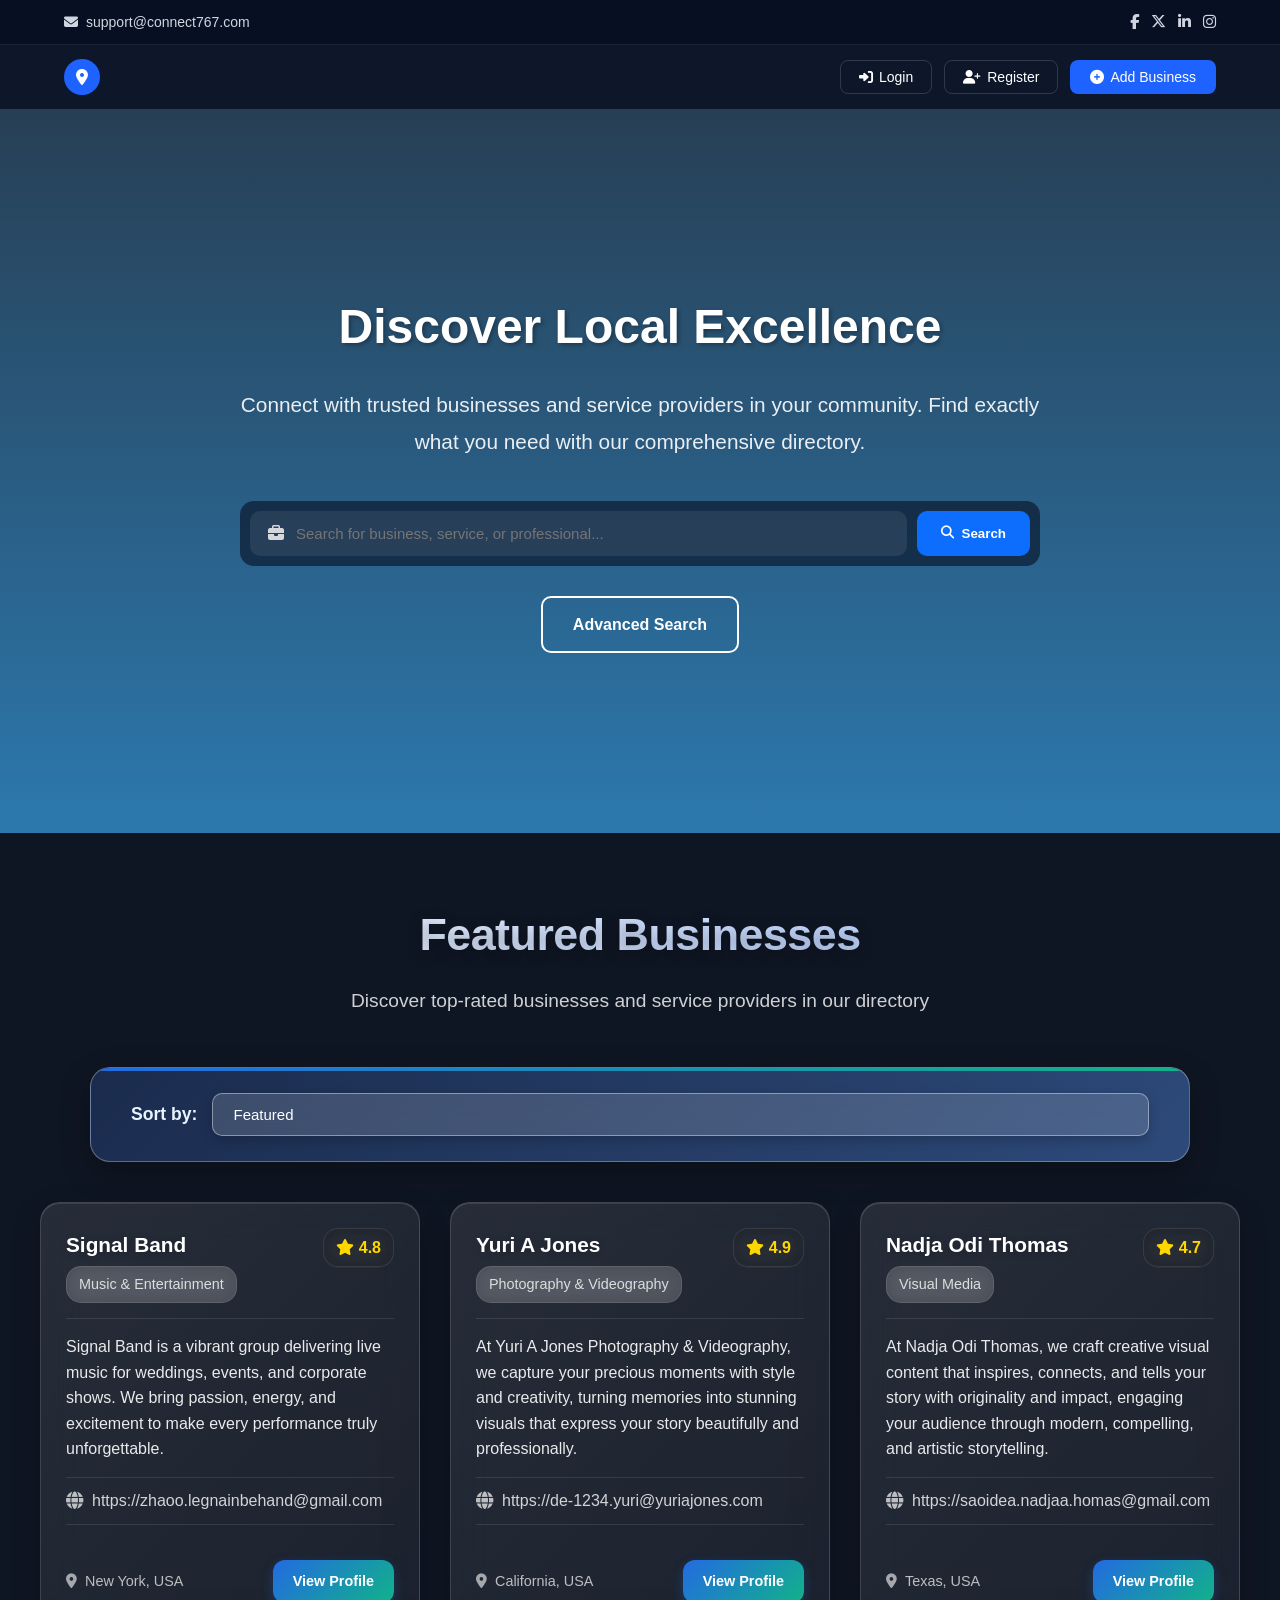
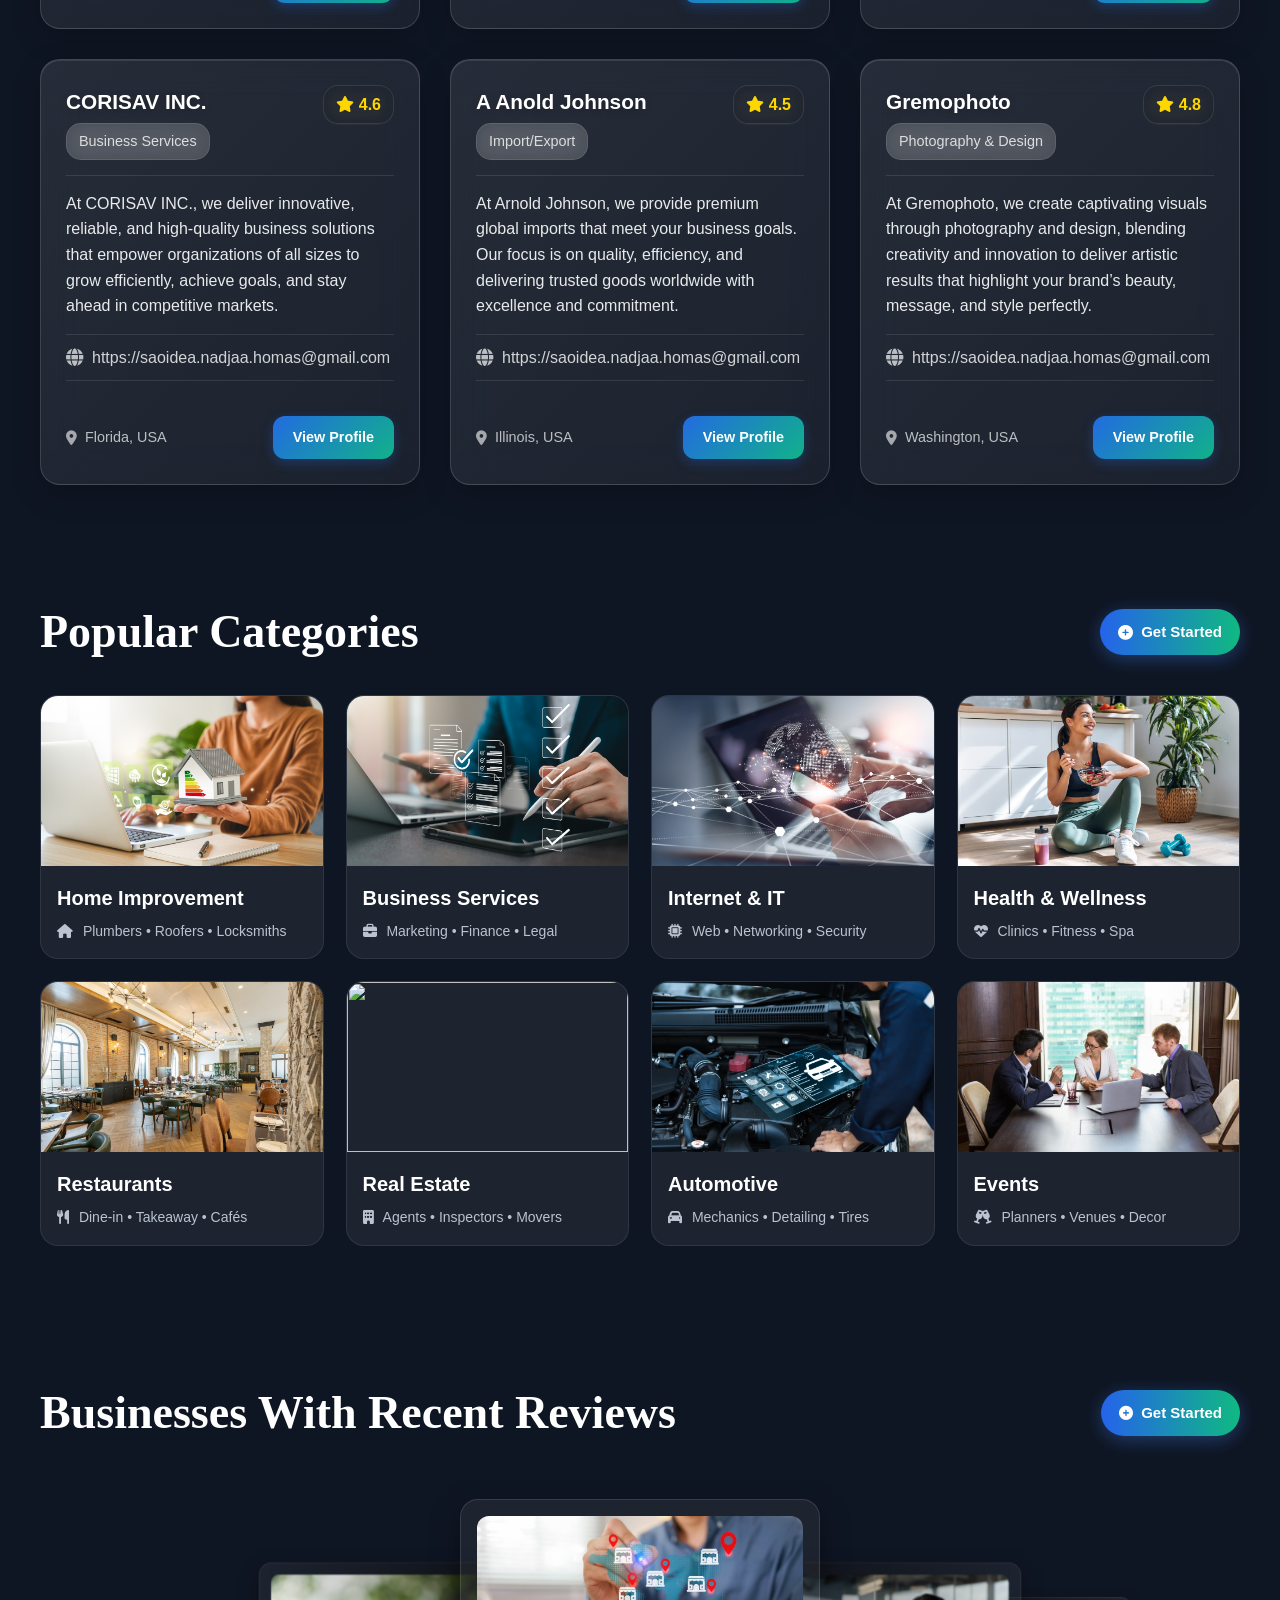
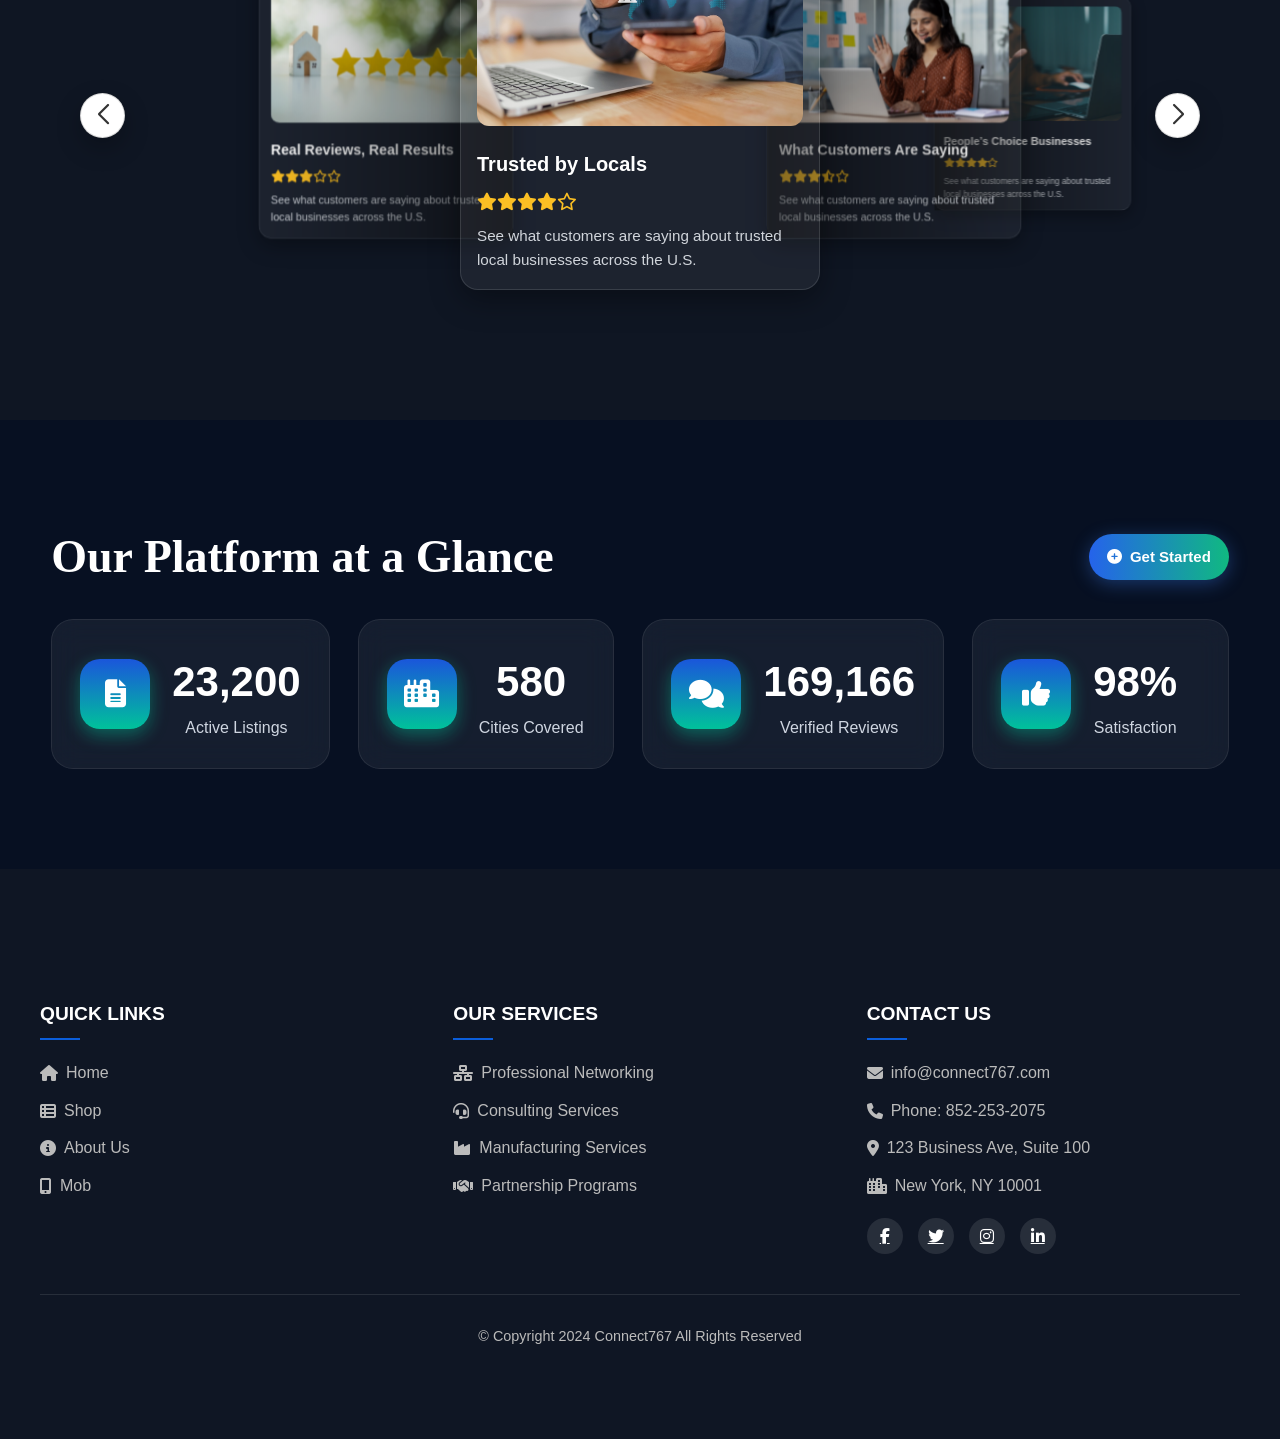
==== directory.html @ 03d5c567 "complete" ====
<!DOCTYPE html>
<html lang="en">

<head>
    <meta charset="UTF-8">
    <meta name="viewport" content="width=device-width, initial-scale=1.0">
    <link rel="stylesheet" href="style2.css">
    <link rel="stylesheet" type="text/css" href="style1.css">
     <link rel="stylesheet" type="text/css" href="style.css">
    <title>Connect Directory</title>

    <link rel="stylesheet" href="https://cdnjs.cloudflare.com/ajax/libs/font-awesome/6.4.0/css/all.min.css">
     <link rel="stylesheet" href="https://cdnjs.cloudflare.com/ajax/libs/font-awesome/6.5.0/css/all.min.css">
  <link rel="stylesheet" href="https://cdn.jsdelivr.net/npm/swiper@11/swiper-bundle.min.css" />

</head>

<body>
    <!-- Header Section -->
    <!-- Header -->
    <!-- TOPBAR -->
    <div style="
    background:#071022;
    padding:10px 0;
    font-size:14px;
    color:#cfd6e1;
">
        <div style="
        width:90%;
        margin:auto;
        display:flex;
        justify-content:space-between;
        align-items:center;
    ">
            <div style="display:flex;align-items:center;gap:8px;color:#cfd6e1;">
                <i class="fa-solid fa-envelope"></i>
                <a href="#" style="color:#cfd6e1;text-decoration:none;">support@connect767.com</a>
            </div>

            <div style="display:flex;gap:12px;">
                <a href="#" style="color:#cfd6e1;font-size:15px;"><i class="fa-brands fa-facebook-f"></i></a>
                <a href="#" style="color:#cfd6e1;font-size:15px;"><i class="fa-brands fa-x-twitter"></i></a>
                <a href="#" style="color:#cfd6e1;font-size:15px;"><i class="fa-brands fa-linkedin-in"></i></a>
                <a href="#" style="color:#cfd6e1;font-size:15px;"><i class="fa-brands fa-instagram"></i></a>
            </div>
        </div>
    </div>

    <!-- NAVBAR -->
    <div style="background:#0d1729;border-top:1px solid rgba(255,255,255,0.05);padding:14px 0;">
        <div style="
        width:90%;
        margin:auto;
        display:flex;
        justify-content:space-between;
        align-items:center;
    ">
            <!-- Logo -->
            <a href="#" style="
            display:flex;
            align-items:center;
            gap:10px;
            color:white;
            font-size:22px;
            font-weight:600;
            text-decoration:none;
        ">
                <span style="
                background:#1e63ff;
                padding:10px 12px;
                border-radius:50%;
                display:flex;
                align-items:center;
                justify-content:center;
                color:white;
                font-size:16px;
            ">
                    <i class="fa-solid fa-location-dot"></i>
                </span>

            </a>

            <!-- Buttons -->
            <div style="display:flex;align-items:center;gap:12px;">
                <button style="
                background:transparent;
                border:1px solid rgba(255,255,255,0.15);
                color:white;
                padding:8px 18px;
                border-radius:8px;
                cursor:pointer;
                font-size:14px;
                display:flex;
                align-items:center;
                gap:6px;
            ">
                    <i class="fa-solid fa-right-to-bracket"></i> Login
                </button>

                <button style="
                background:transparent;
                border:1px solid rgba(255,255,255,0.15);
                color:white;
                padding:8px 18px;
                border-radius:8px;
                cursor:pointer;
                font-size:14px;
                display:flex;
                align-items:center;
                gap:6px;
            ">
                    <i class="fa-solid fa-user-plus"></i> Register
                </button>

                <button style="
                background:#1e63ff;
                border:none;
                color:white;
                padding:9px 20px;
                border-radius:8px;
                cursor:pointer;
                font-size:14px;
                display:flex;
                align-items:center;
                gap:6px;
                font-weight:500;
            ">
                    <i class="fa-solid fa-circle-plus"></i> Add Business
                </button>
            </div>
        </div>
    </div>





  <!-- Hero Section -->
<section class="hero">
    <div class="container">
        <div class="hero-content">

            <h1>Discover Local Excellence</h1>
            <p>Connect with trusted businesses and service providers in your community. 
               Find exactly what you need with our comprehensive directory.</p>

            <!-- 🔍 SEARCH BAR -->
            <form class="search-bar" onsubmit="event.preventDefault();">
                <div class="search-field">
                    <i class="fa-solid fa-briefcase"></i>
                    <input type="text" placeholder="Search for business, service, or professional..." />
                </div>
                <button class="search-button" type="submit">
                    <i class="fa-solid fa-magnifying-glass"></i> Search
                </button>
            </form>

            <!-- Buttons Below Search -->
            <div class="hero-btns">
                <a href="#filters" class="btn btn-secondary" id="advancedSearchBtn">
                    Advanced Search
                </a>
            </div>

        </div>
    </div>
</section>



    <!-- Search Filters -->
    <section class="filters-section" id="filters">
        <div class="container">
            <div class="section-header">
                <h2>Find Exactly What You Need</h2>
                <p>Use our advanced filters to narrow down your search and find the perfect business</p>
            </div>
            <div class="filters">
                <div class="filter-row">
                    <div class="filter-group">
                        <label for="rating">Rating</label>
                        <select id="rating">
                            <option value="">Any Rating</option>
                            <option value="5">5 Stars</option>
                            <option value="4">4+ Stars</option>
                            <option value="3">3+ Stars</option>
                        </select>
                    </div>
                    <div class="filter-group">
                        <label for="category">Search by Category</label>
                        <select id="category">
                            <option value="">All Categories</option>
                            <option value="music">Music</option>
                            <option value="photography">Photography</option>
                            <option value="import">Import/Export</option>
                            <option value="food">Food & Beverages</option>
                        </select>
                    </div>
                    <div class="filter-group">
                        <label for="country">Select Country</label>
                        <select id="country">
                            <option value="">All Countries</option>
                            <option value="usa">United States</option>
                            <option value="uk">United Kingdom</option>
                            <option value="canada">Canada</option>

                            <option value="Afghanistan">Afghanistan</option>
                            <option value="Albania">Albania</option>
                            <option value="Algeria">Algeria</option>
                            <option value="American Samoa">American Samoa</option>
                            <option value="Andorra">Andorra</option>
                            <option value="Angola">Angola</option>
                            <option value="Antarctica">Antarctica</option>
                            <option value="AntiguaAndBarbuda">Antigua And Barbuda</option>
                            <option value="Argentina">Argentina</option>
                            <option value="Armenia">Armenia</option>
                            <option value="Anguilla">Anguilla</option>
                            <option value="Aruba">Aruba</option>
                            <option value="Australia">Australia</option>
                            <option value="Austria">Austria</option>
                            <option value="Azerbaijan">Azerbaijan</option>
                            <option value="Bahamas">Bahamas</option>
                            <option value="Bahrain">Bahrain</option>
                            <option value="Bangladesh">Bangladesh</option>
                            <option value="Barbados">Barbados</option>
                            <option value="Belarus">Belarus</option>
                            <option value="Belgium">Belgium</option>
                            <option value="Belize">Belize</option>
                            <option value="Benin">Benin</option>
                            <option value="Bermuda">Bermuda</option>
                            <option value="Bhutan">Bhutan</option>
                            <option value="Bolivia">Bolivia</option>
                            <option value="BosniaAndHerzegovina">Bosnia And Herzegovina</option>
                            <option value="Botswana">Botswana</option>
                            <option value="BouvetIsland">Bouvet Island</option>
                            <option value="Brazil">Brazil</option>
                            <option value="Brunei">Brunei</option>
                            <option value="Bulgaria">Bulgaria</option>
                            <option value="BurkinaFaso">Burkina Faso</option>
                            <option value="Burundi">Burundi</option>
                            <option value="Cambodia">Cambodia</option>
                            <option value="Cameroon">Cameroon</option>
                            <option value="Canada">Canada</option>
                            <option value="CapeVerde">Cape Verde</option>
                            <option value="CaymanIslands">Cayman Islands</option>
                            <option value="CentralAfricanRepublic">Central African Republic</option>
                            <option value="Chad">Chad</option>
                            <option value="Chile">Chile</option>
                            <option value="China">China</option>
                            <option value="ChristmasIsland">Christmas Island</option>
                            <option value="cocoskeelingislands">Cocos (Keeling) Islands</option>
                            <option value="Colombia">Colombia</option>
                            <option value="Comoros">Comoros</option>
                            <option value="Congo">Congo</option>
                            <option value="CookIslands">Cook Islands</option>
                            <option value="CostaRica">Costa Rica</option>
                            <option value="CoteDIvoire">C么te D'Ivoire</option>
                            <option value="Croatia">Croatia</option>
                            <option value="Cuba">Cuba</option>
                            <option value="Cyprus">Cyprus</option>
                            <option value="CzechRepublic">Czech Republic</option>
                            <option value="Denmark">Denmark</option>
                            <option value="Djibouti">Djibouti</option>
                            <option value="Dominica">Dominica</option>
                            <option value="DominicanRepublic">Dominican Republic</option>
                            <option value="Ecuador">Ecuador</option>
                            <option value="Egypt">Egypt</option>
                            <option value="ElSalvador">El Salvador</option>
                            <option value="EquatorialGuinea">Equatorial Guinea</option>
                            <option value="Eritrea">Eritrea</option>
                            <option value="Estonia">Estonia</option>
                            <option value="Ethiopia">Ethiopia</option>
                            <option value="FalklandIslands">Falkland Islands</option>
                            <option value="FaroeIslands">Faroe Islands</option>
                            <option value="Fiji">Fiji</option>
                            <option value="Finland">Finland</option>
                            <option value="France">France</option>
                            <option value="Gabon">Gabon</option>
                            <option value="Gambia">Gambia</option>
                            <option value="Georgia">Georgia</option>
                            <option value="Germany">Germany</option>
                            <option value="Ghana">Ghana</option>
                            <option value="Gibraltar">Gibraltar</option>
                            <option value="Greece">Greece</option>
                            <option value="Greenland">Greenland</option>
                            <option value="Grenada">Grenada</option>
                            <option value="Guadeloupe">Guadeloupe</option>
                            <option value="Guam">Guam</option>
                            <option value="Guatemala">Guatemala</option>
                            <option value="Guinea">Guinea</option>
                            <option value="GuineaBissau">Guinea-Bissau</option>
                            <option value="Guyana">Guyana</option>
                            <option value="Haiti">Haiti</option>
                            <option value="Honduras">Honduras</option>
                            <option value="HongKong">Hong Kong</option>
                            <option value="Hungary">Hungary</option>
                            <option value="Iceland">Iceland</option>
                            <option value="India">India</option>
                            <option value="Indonesia">Indonesia</option>
                            <option value="IranIslamicRepublicOf">Iran, Islamic Republic Of</option>
                            <option value="Iraq">Iraq</option>
                            <option value="Ireland">Ireland</option>
                            <option value="Israel">Israel</option>
                            <option value="Italy">Italy</option>
                            <option value="Jamaica">Jamaica</option>
                            <option value="Japan">Japan</option>
                            <option value="Jordan">Jordan</option>
                            <option value="Kazakhstan">Kazakhstan</option>
                            <option value="Kenya">Kenya</option>
                            <option value="Kiribati">Kiribati</option>
                            <option value="SouthKorea">South Korea</option>
                            <option value="NorthKorea">North Korea</option>
                            <option value="Kuwait">Kuwait</option>
                            <option value="Kyrgyzstan">Kyrgyzstan</option>
                            <option value="Latvia">Latvia</option>
                            <option value="Lebanon">Lebanon</option>
                            <option value="Lesotho">Lesotho</option>
                            <option value="Liberia">Liberia</option>
                            <option value="LibyaStateOf">Libya, State Of</option>
                            <option value="Liechtenstein">Liechtenstein</option>
                            <option value="Lithuania">Lithuania</option>
                            <option value="Luxembourg">Luxembourg</option>
                            <option value="Macao">Macao</option>
                            <option value="Macedonia">Macedonia</option>
                            <option value="Madagascar">Madagascar</option>
                            <option value="Malawi">Malawi</option>
                            <option value="Malaysia">Malaysia</option>
                            <option value="Maldives">Maldives</option>
                            <option value="Mali">Mali</option>
                            <option value="Malta">Malta</option>
                            <option value="MarshallIslands">Marshall Islands</option>
                            <option value="Martinique">Martinique</option>
                            <option value="Mauritania">Mauritania</option>
                            <option value="Mauritius">Mauritius</option>
                            <option value="Mayotte">Mayotte</option>
                            <option value="Mexico">Mexico</option>
                            <option value="Monaco">Monaco</option>
                            <option value="Mongolia">Mongolia</option>
                            <option value="Montenegro">Montenegro</option>
                            <option value="Montserrat">Montserrat</option>
                            <option value="Morocco">Morocco</option>
                            <option value="Mozambique">Mozambique</option>
                            <option value="Myanmar">Myanmar</option>
                            <option value="Namibia">Namibia</option>
                            <option value="Nauru">Nauru</option>
                            <option value="Nepal">Nepal</option>
                            <option value="Netherlands">Netherlands</option>
                            <option value="NetherlandsAntilles">Netherlands Antilles</option>
                            <option value="NewCaledonia">New Caledonia</option>
                            <option value="NewZealand">New Zealand</option>
                            <option value="Nicaragua">Nicaragua</option>
                            <option value="Niger">Niger</option>
                            <option value="Nigeria">Nigeria</option>
                            <option value="Niue">Niue</option>
                            <option value="NorfolkIsland">Norfolk Island</option>
                            <option value="NorthernMarianaIslands">Northern Mariana Islands</option>
                            <option value="Norway">Norway</option>
                            <option value="Oman">Oman</option>
                            <option value="Pakistan">Pakistan</option>
                            <option value="Palau">Palau</option>
                            <option value="Palestine">Palestine, State Of</option>
                            <option value="Panama">Panama</option>
                            <option value="PapuaNewGuinea">Papua New Guinea</option>
                            <option value="Paraguay">Paraguay</option>
                            <option value="Peru">Peru</option>
                            <option value="Philippines">Philippines</option>
                            <option value="Pitcairn">Pitcairn</option>
                            <option value="Poland">Poland</option>
                            <option value="Portugal">Portugal</option>
                            <option value="PuertoRico">Puerto Rico</option>
                            <option value="Qatar">Qatar</option>
                            <option value="Reunion">Reunion</option>
                            <option value="Romania">Romania</option>
                            <option value="Russia">Russia</option>
                            <option value="Rwanda">Rwanda</option>
                            <option value="SaintKittsandNevis">Saint Kitts And Nevis</option>
                            <option value="SaintLucia">Saint Lucia</option>
                            <option value="SaintVincentandtheGrenadines">Saint Vincent And The Grenadines</option>
                            <option value="Samoa">Samoa</option>
                            <option value="SanMarino">San Marino</option>
                            <option value="SaoTomeandPrincipe">Sao Tome And Principe</option>
                            <option value="SaudiArabia">Saudi Arabia</option>
                            <option value="Senegal">Senegal</option>
                            <option value="Serbia">Serbia</option>
                            <option value="Seychelles">Seychelles</option>
                            <option value="SierraLeone">Sierra Leone</option>
                            <option value="Singapore">Singapore</option>
                            <option value="Slovakia">Slovakia</option>
                            <option value="Slovenia">Slovenia</option>
                            <option value="SolomonIslands">Solomon Islands</option>
                            <option value="Somalia">Somalia</option>
                            <option value="SouthAfrica">South Africa</option>
                            <option value="SouthSudan">South Sudan</option>
                            <option value="Spain">Spain</option>
                            <option value="SriLanka">Sri Lanka</option>
                            <option value="Sudan">Sudan</option>
                            <option value="SintMaarten">Sint Maarten</option>
                            <option value="Suriname">Suriname</option>
                            <option value="Swaziland">Swaziland</option>
                            <option value="Sweden">Sweden</option>
                            <option value="Switzerland">Switzerland</option>
                            <option value="Syria">Syrian Arab Republic</option>
                            <option value="Tajikistan">Tajikistan</option>
                            <option value="Tanzania">Tanzania</option>
                            <option value="Thailand">Thailand</option>
                            <option value="TimorLeste">Timor-Leste</option>
                            <option value="Togo">Togo</option>
                            <option value="Tokelau">Tokelau</option>
                            <option value="Tonga">Tonga</option>
                            <option value="TrinidadandTobago">Trinidad And Tobago</option>
                            <option value="Tunisia">Tunisia</option>
                            <option value="Turkey">Turkey</option>
                            <option value="Turkmenistan">Turkmenistan</option>
                            <option value="TurksAndCaicosIslands">Turks And Caicos Islands</option>
                            <option value="Tuvalu">Tuvalu</option>
                            <option value="Uganda">Uganda</option>
                            <option value="Ukraine">Ukraine</option>
                            <option value="UnitedArabEmirates">United Arab Emirates</option>
                            <option value="UnitedKingdom">United Kingdom</option>
                            <option value="UnitedStates">United States</option>
                            <option value="Uruguay">Uruguay</option>
                            <option value="Uzbekistan">Uzbekistan</option>
                            <option value="Vanuatu">Vanuatu</option>
                            <option value="VaticanCity">Vatican City</option>
                            <option value="Venezuela">Venezuela</option>
                            <option value="Vietnam">Vietnam</option>
                            <option value="WallisAndFutunaIslands">Wallis And Futuna Islands</option>
                            <option value="WesternSahara">Western Sahara</option>
                            <option value="Yemen">Yemen</option>
                            <option value="Zambia">Zambia</option>
                            <option value="Zimbabwe">Zimbabwe</option>

                        </select>
                    </div>
                </div>
                <div class="filter-row">
                    <div class="filter-group">
                        <label for="state">Select State</label>
                        <select id="state">
                            <option value="">All States</option>
                            <!-- States will be dynamically populated based on country selection -->
                        </select>
                    </div>
                    <div class="filter-group">
                        <label for="industry">Select your industry</label>
                        <select id="industry">
                            <option value="">All Industries</option>
                            <option value="creative">Creative Arts</option>
                            <option value="tech">Technology</option>
                            <option value="food">Food Services</option>
                        </select>
                    </div>
                    <div class="filter-group">
                        <label for="experience">Select Experience</label>
                        <select id="experience">
                            <option value="">Any Experience</option>
                            <option value="beginner">Beginner</option>
                            <option value="intermediate">Intermediate</option>
                            <option value="expert">Expert</option>
                        </select>
                    </div>
                </div>
                <div class="search-actions">
                    <button class="search-btn"><i class="fas fa-search"></i> Search Businesses</button>
                    <button class="reset-btn">Reset Filters</button>
                </div>
            </div>
        </div>
    </section>

    <!-- Directory Listings -->
    <!-- Directory Listings with Glass Effect -->
    <!-- Directory Listings with Glass Effect -->
    <section class="directory-section">
        <div class="section-header">
            <h2>Featured Businesses</h2>
            <p>Discover top-rated businesses and service providers in our directory</p>
        </div>

        <div class="listing-options">
            <div class="sort-options">

                <label for="sort">Sort by: </label>
                <select id="sort" class="form-control">
                    <option value="featured">Featured</option>
                    <option value="rating">Highest Rated</option>
                    <option value="name">Name (A-Z)</option>
                    <option value="newest">Newest First</option>
                </select>
            </div>


        </div>
        </div>

        <div class="business-list grid-view">
            <!-- Business Card 1 -->
            <div class="business-card">
                <div class="business-header">
                    <div class="business-info">
                        <h3 class="business-name">Signal Band</h3>
                        <span class="business-category">Music & Entertainment</span>
                    </div>
                    <div class="business-rating">
                        <i class="fas fa-star"></i>
                        <span>4.8</span>
                    </div>
                </div>
                <div class="business-body">
                    <p class="business-description">Signal Band is a vibrant group delivering live music for weddings,
                        events, and corporate shows. We bring passion, energy, and excitement to make every performance
                        truly unforgettable.</p>
                    <div class="business-contact">
                        <i class="fas fa-globe"></i>
                        <span>https://zhaoo.legnainbehand@gmail.com</span>
                    </div>
                </div>
                <div class="business-footer">
                    <div class="business-location">
                        <i class="fas fa-map-marker-alt"></i> New York, USA
                    </div>
                    <a href="#" class="view-profile">View Profile</a>
                </div>
            </div>

            <!-- Business Card 2 -->
            <div class="business-card">
                <div class="business-header">
                    <div class="business-info">
                        <h3 class="business-name">Yuri A Jones</h3>
                        <span class="business-category">Photography & Videography</span>
                    </div>
                    <div class="business-rating">
                        <i class="fas fa-star"></i>
                        <span>4.9</span>
                    </div>
                </div>
                <div class="business-body">
                    <p class="business-description">At Yuri A Jones Photography & Videography, we capture your precious
                        moments with style and creativity, turning memories into stunning visuals that express your
                        story beautifully and professionally.</p>
                    <div class="business-contact">
                        <i class="fas fa-globe"></i>
                        <span>https://de-1234.yuri@yuriajones.com</span>
                    </div>
                </div>
                <div class="business-footer">
                    <div class="business-location">
                        <i class="fas fa-map-marker-alt"></i> California, USA
                    </div>
                    <a href="#" class="view-profile">View Profile</a>
                </div>
            </div>

            <!-- Business Card 3 -->
            <div class="business-card">
                <div class="business-header">
                    <div class="business-info">
                        <h3 class="business-name">Nadja Odi Thomas</h3>
                        <span class="business-category">Visual Media</span>
                    </div>
                    <div class="business-rating">
                        <i class="fas fa-star"></i>
                        <span>4.7</span>
                    </div>
                </div>
                <div class="business-body">
                    <p class="business-description">At Nadja Odi Thomas, we craft creative visual content that inspires,
                        connects, and tells your story with originality and impact, engaging your audience through
                        modern, compelling, and artistic storytelling.</p>
                    <div class="business-contact">
                        <i class="fas fa-globe"></i>
                        <span>https://saoidea.nadjaa.homas@gmail.com</span>
                    </div>
                </div>
                <div class="business-footer">
                    <div class="business-location">
                        <i class="fas fa-map-marker-alt"></i> Texas, USA
                    </div>
                    <a href="#" class="view-profile">View Profile</a>
                </div>
            </div>

            <!-- Business Card 4 -->
            <div class="business-card">
                <div class="business-header">
                    <div class="business-info">
                        <h3 class="business-name">CORISAV INC.</h3>
                        <span class="business-category">Business Services</span>
                    </div>
                    <div class="business-rating">
                        <i class="fas fa-star"></i>
                        <span>4.6</span>
                    </div>
                </div>
                <div class="business-body">
                    <p class="business-description">At CORISAV INC., we deliver innovative, reliable, and high-quality
                        business solutions that empower organizations of all sizes to grow efficiently, achieve goals,
                        and stay ahead in competitive markets.</p>
                    <div class="business-contact">
                        <i class="fas fa-globe"></i>
                        <span>https://saoidea.nadjaa.homas@gmail.com</span>
                    </div>
                </div>
                <div class="business-footer">
                    <div class="business-location">
                        <i class="fas fa-map-marker-alt"></i> Florida, USA
                    </div>
                    <a href="#" class="view-profile">View Profile</a>
                </div>
            </div>

            <!-- Business Card 5 -->
            <div class="business-card">
                <div class="business-header">
                    <div class="business-info">
                        <h3 class="business-name">A Anold Johnson</h3>
                        <span class="business-category">Import/Export</span>
                    </div>
                    <div class="business-rating">
                        <i class="fas fa-star"></i>
                        <span>4.5</span>
                    </div>
                </div>
                <div class="business-body">
                    <p class="business-description">At Arnold Johnson, we provide premium global imports that meet your
                        business goals. Our focus is on quality, efficiency, and delivering trusted goods worldwide with
                        excellence and commitment.</p>
                    <div class="business-contact">
                        <i class="fas fa-globe"></i>
                        <span>https://saoidea.nadjaa.homas@gmail.com</span>
                    </div>
                </div>
                <div class="business-footer">
                    <div class="business-location">
                        <i class="fas fa-map-marker-alt"></i> Illinois, USA
                    </div>
                    <a href="#" class="view-profile">View Profile</a>
                </div>
            </div>

            <!-- Business Card 6 -->
            <div class="business-card">
                <div class="business-header">
                    <div class="business-info">
                        <h3 class="business-name">Gremophoto</h3>
                        <span class="business-category">Photography & Design</span>
                    </div>
                    <div class="business-rating">
                        <i class="fas fa-star"></i>
                        <span>4.8</span>
                    </div>
                </div>
                <div class="business-body">
                    <p class="business-description">At Gremophoto, we create captivating visuals through photography and
                        design, blending creativity and innovation to deliver artistic results that highlight your
                        brand’s beauty, message, and style perfectly.</p>
                    <div class="business-contact">
                        <i class="fas fa-globe"></i>
                        <span>https://saoidea.nadjaa.homas@gmail.com</span>
                    </div>
                </div>
                <div class="business-footer">
                    <div class="business-location">
                        <i class="fas fa-map-marker-alt"></i> Washington, USA
                    </div>
                    <a href="#" class="view-profile">View Profile</a>
                </div>
            </div>
        </div>
    </section>




<section class="popular-categories">
    <div class="pc-head">
        <h2>Popular Categories</h2>
        <a class="pc-btn" href="#"><i class="fa-solid fa-circle-plus"></i> Get Started</a>
    </div>

    <div class="pc-grid">

        <!-- Card 1 -->
        <a href="#" class="pc-card">
            <img src="assets/images/fc36927830.jpg" class="pc-img">
            <div class="pc-body">
                <h3>Home Improvement</h3>
                <p><i class="fa-solid fa-house"></i> Plumbers • Roofers • Locksmiths</p>
            </div>
        </a>

        <!-- Card 2 -->
        <a href="#" class="pc-card">
            <img src="assets/images/84d91536d3.jpg" class="pc-img">
            <div class="pc-body">
                <h3>Business Services</h3>
                <p><i class="fa-solid fa-briefcase"></i> Marketing • Finance • Legal</p>
            </div>
        </a>

        <!-- Card 3 -->
        <a href="#" class="pc-card">
            <img src="assets/images/cf2bdd6c1e.jpg" class="pc-img">
            <div class="pc-body">
                <h3>Internet & IT</h3>
                <p><i class="fa-solid fa-microchip"></i> Web • Networking • Security</p>
            </div>
        </a>

        <!-- Card 4 -->
        <a href="#" class="pc-card">
            <img src="assets/images/400d0723c3.jpg" class="pc-img">
            <div class="pc-body">
                <h3>Health & Wellness</h3>
                <p><i class="fa-solid fa-heart-pulse"></i> Clinics • Fitness • Spa</p>
            </div>
        </a>

        <!-- Card 5 -->
        <a href="#" class="pc-card">
            <img src="assets/images/5e8e2289f6.jpg" class="pc-img">
            <div class="pc-body">
                <h3>Restaurants</h3>
                <p><i class="fa-solid fa-utensils"></i> Dine-in • Takeaway • Cafés</p>
            </div>
        </a>

        <!-- Card 6 -->
        <a href="#" class="pc-card">
            <img src="https://images.unsplash.com/photo-1501183638710-841dd1904471?q=80&w=1600&auto=format&fit=crop" class="pc-img">
            <div class="pc-body">
                <h3>Real Estate</h3>
                <p><i class="fa-solid fa-building"></i> Agents • Inspectors • Movers</p>
            </div>
        </a>

        <!-- Card 7 -->
        <a href="#" class="pc-card">
            <img src="assets/images/23304d94bd.jpg" class="pc-img">
            <div class="pc-body">
                <h3>Automotive</h3>
                <p><i class="fa-solid fa-car"></i> Mechanics • Detailing • Tires</p>
            </div>
        </a>

        <!-- Card 8 -->
        <a href="#" class="pc-card">
            <img src="assets/images/0297c4727e.jpg" class="pc-img">
            <div class="pc-body">
                <h3>Events</h3>
                <p><i class="fa-solid fa-champagne-glasses"></i> Planners • Venues • Decor</p>
            </div>
        </a>

    </div>
</section>


 


 <!-- Reviews Carousel -->
  <section class="biz-section container">
    <div class="section-head">
      <h2>Businesses With Recent Reviews</h2>
      <a class="proc-cta" href="#"><i class="fa-solid fa-circle-plus"></i> Get Started</a>
    </div>
    <div class="swiper bizSwiper">
      <div class="swiper-wrapper">
        <div class="swiper-slide biz-card">
          <div class="biz-inner">
            <div class="biz-logo"><img src="assets/images/0f93cb26ed.jpg" alt="Capital Glass" /></div>
            <h3>Trusted by Locals</h3>
            <div class="stars"><i class="fa-solid fa-star"></i><i class="fa-solid fa-star"></i><i
                class="fa-solid fa-star"></i><i class="fa-solid fa-star"></i><i class="fa-regular fa-star"></i></div>
            <p class="meta">See what customers are saying about trusted local businesses across the U.S.</span></p>
          </div>
        </div>
        <div class="swiper-slide biz-card">
          <div class="biz-inner">
            <div class="biz-logo"><img src="assets/images/08b82a9dd6.jpg" alt="Ameridial Inc" /></div>
            <h3>What Customers Are Saying</h3>
            <div class="stars"><i class="fa-solid fa-star"></i><i class="fa-solid fa-star"></i><i
                class="fa-solid fa-star"></i><i class="fa-solid fa-star-half-stroke"></i><i
                class="fa-regular fa-star"></i></div>
            <p class="meta">See what customers are saying about trusted local businesses across the U.S.</p>
          </div>
        </div>
        <div class="swiper-slide biz-card">
          <div class="biz-inner">
            <div class="biz-logo"><img src="assets/images/081edbaaf3.jpg" alt="Roof Masters" /></div>
            <h3>People’s Choice Businesses</h3>
            <div class="stars"><i class="fa-solid fa-star"></i><i class="fa-solid fa-star"></i><i
                class="fa-solid fa-star"></i><i class="fa-solid fa-star"></i><i class="fa-regular fa-star"></i></div>
            <p class="meta">See what customers are saying about trusted local businesses across the U.S.</p>
          </div>
        </div>
        <div class="swiper-slide biz-card">
          <div class="biz-inner">
            <div class="biz-logo"><img src="assets/images/3dfdfeb7ec.jpg" alt="SWFL Carpenters" /></div>
            <h3>Real Reviews, Real Results</h3>
            <div class="stars"><i class="fa-solid fa-star"></i><i class="fa-solid fa-star"></i><i
                class="fa-solid fa-star"></i><i class="fa-regular fa-star"></i><i class="fa-regular fa-star"></i></div>
            <p class="meta">See what customers are saying about trusted local businesses across the U.S.</p>
          </div>
        </div>
      </div>
      <div class="swiper-button-prev"></div>
      <div class="swiper-button-next"></div>
    </div>
  </section>


<!-- ===================== CONNECT STATS SECTION (INLINE GRADIENTS) ===================== -->
<section id="cd-stats" style="padding:100px 0; background:#071022;">
    <div style="width:92%; margin:auto; text-align:center;">

       <div class="pc-head">
        <h2>Our Platform at a Glance</h2>
        <a class="pc-btn" href="#"><i class="fa-solid fa-circle-plus"></i> Get Started</a>
    </div>

        <div style="display:flex; gap:28px; justify-content:space-between;">

            <!-- CARD 1 -->
            <div style="
                flex:1;
                height:150px;
                background:rgba(255,255,255,0.06);
                border-radius:22px;
                border:1px solid rgba(255,255,255,0.08);
                padding:28px;
                display:flex;
                align-items:center;
                gap:22px;
                backdrop-filter:blur(14px);
            ">
                <div style="
                    width:70px; height:70px;
                    border-radius:20px;
                    display:flex; align-items:center; justify-content:center;
                    background:linear-gradient(180deg, #1A56DB 0%, #00C29A 100%);
                    box-shadow:0 6px 18px rgba(0,194,154,0.45);
                ">
                    <i class="fa-solid fa-file-lines" style="color:#fff; font-size:28px;"></i>
                </div>

                <div>
                    <h3 class="cd-count" data-target="48000" style="
                        font-size:42px; font-weight:800; color:white; margin:0;
                    ">0</h3>
                    <p style="font-size:16px; color:#cfd6e1;">Active Listings</p>
                </div>
            </div>

            <!-- CARD 2 -->
            <div style="
                flex:1;
                height:150px;
                background:rgba(255,255,255,0.06);
                border-radius:22px;
                border:1px solid rgba(255,255,255,0.08);
                padding:28px;
                display:flex;
                align-items:center;
                gap:22px;
                backdrop-filter:blur(14px);
            ">
                <div style="
                    width:70px; height:70px;
                    border-radius:20px;
                    display:flex; align-items:center; justify-content:center;
                    background:linear-gradient(180deg, #1A56DB 0%, #00C29A 100%);
                    box-shadow:0 6px 18px rgba(0,194,154,0.45);
                ">
                    <i class="fa-solid fa-city" style="color:#fff; font-size:28px;"></i>
                </div>

                <div>
                    <h3 class="cd-count" data-target="1200" style="
                        font-size:42px; font-weight:800; color:white; margin:0;
                    ">0</h3>
                    <p style="font-size:16px; color:#cfd6e1;">Cities Covered</p>
                </div>
            </div>

            <!-- CARD 3 -->
            <div style="
                flex:1;
                height:150px;
                background:rgba(255,255,255,0.06);
                border-radius:22px;
                border:1px solid rgba(255,255,255,0.08);
                padding:28px;
                display:flex;
                align-items:center;
                gap:22px;
                backdrop-filter:blur(14px);
            ">
                <div style="
                    width:70px; height:70px;
                    border-radius:20px;
                    display:flex; align-items:center; justify-content:center;
                    background:linear-gradient(180deg, #1A56DB 0%, #00C29A 100%);
                    box-shadow:0 6px 18px rgba(0,194,154,0.45);
                ">
                    <i class="fa-solid fa-comments" style="color:#fff; font-size:28px;"></i>
                </div>

                <div>
                    <h3 class="cd-count" data-target="350000" style="
                        font-size:42px; font-weight:800; color:white; margin:0;
                    ">0</h3>
                    <p style="font-size:16px; color:#cfd6e1;">Verified Reviews</p>
                </div>
            </div>

            <!-- CARD 4 -->
            <div style="
                flex:1;
                height:150px;
                background:rgba(255,255,255,0.06);
                border-radius:22px;
                border:1px solid rgba(255,255,255,0.08);
                padding:28px;
                display:flex;
                align-items:center;
                gap:22px;
                backdrop-filter:blur(14px);
            ">
                <div style="
                    width:70px; height:70px;
                    border-radius:20px;
                    display:flex; align-items:center; justify-content:center;
                    background:linear-gradient(180deg, #1A56DB 0%, #00C29A 100%);
                    box-shadow:0 6px 18px rgba(0,194,154,0.45);
                ">
                    <i class="fa-solid fa-thumbs-up" style="color:#fff; font-size:28px;"></i>
                </div>

                <div>
                    <h3 style="font-size:42px; font-weight:800; color:white; margin:0;">98%</h3>

                    <p style="font-size:16px; color:#cfd6e1;">Satisfaction</p>
                </div>
            </div>

        </div>

    </div>
</section>
<!-- ===================== END CONNECT STATS SECTION ===================== -->



<!-- ===================== COUNTER SCRIPT ===================== -->
<script>
document.addEventListener("DOMContentLoaded", () => {
    const counters = document.querySelectorAll(".cd-count");
    let done = false;

    function runCount() {
        counters.forEach(counter => {
            let target = +counter.getAttribute("data-target");
            let value = 0;
            let speed = target / 60;

            function update() {
                if (value < target) {
                    value += speed;
                    counter.innerText = Math.floor(value).toLocaleString();
                    requestAnimationFrame(update);
                } else {
                    counter.innerText = target.toLocaleString();
                }
            }
            update();
        });
    }

    window.addEventListener("scroll", () => {
        const section = document.getElementById("cd-stats");
        if (!done && section.getBoundingClientRect().top < window.innerHeight - 100) {
            runCount();
            done = true;
        }
    });
});
</script>





    <!-- Footer -->
    <footer>
        <div class="container">
            <div class="footer-content">
                <div class="footer-column">
                    <h4>QUICK LINKS</h4>
                    <ul>
                        <li><a href="#"><i class="fas fa-home"></i> Home</a></li>
                        <li><a href="#"><i class="fas fa-th-list"></i> Shop</a></li>
                        <li><a href="#"><i class="fas fa-info-circle"></i> About Us</a></li>
                        <li><a href="#"><i class="fas fa-mobile-alt"></i> Mob</a></li>
                    </ul>
                </div>
                <div class="footer-column">
                    <h4>OUR SERVICES</h4>
                    <ul>
                        <li><a href="#"><i class="fas fa-network-wired"></i> Professional Networking</a></li>
                        <li><a href="#"><i class="fas fa-headset"></i> Consulting Services</a></li>
                        <li><a href="#"><i class="fas fa-industry"></i> Manufacturing Services</a></li>
                        <li><a href="#"><i class="fas fa-handshake"></i> Partnership Programs</a></li>
                    </ul>
                </div>
                <div class="footer-column">
                    <h4>CONTACT US</h4>
                    <ul>
                        <li><a href="#"><i class="fas fa-envelope"></i> info@connect767.com</a></li>
                        <li><a href="#"><i class="fas fa-phone"></i> Phone: 852-253-2075</a></li>
                        <li><a href="#"><i class="fas fa-map-marker-alt"></i> 123 Business Ave, Suite 100</a></li>
                        <li><a href="#"><i class="fas fa-city"></i> New York, NY 10001</a></li>
                    </ul>
                    <div class="social-links">
                        <a href="#"><i class="fab fa-facebook-f"></i></a>
                        <a href="#"><i class="fab fa-twitter"></i></a>
                        <a href="#"><i class="fab fa-instagram"></i></a>
                        <a href="#"><i class="fab fa-linkedin-in"></i></a>
                    </div>
                </div>
            </div>
            <div class="footer-bottom">
                <p>&copy; Copyright 2024 Connect767 All Rights Reserved</p>
            </div>
        </div>
    </footer>


   
  <script src="https://cdn.jsdelivr.net/npm/swiper@11/swiper-bundle.min.js"></script>


  <script>
const swiper = new Swiper(".bizSwiper", {
    effect: "coverflow",
    grabCursor: true,
    centeredSlides: true,
    slidesPerView: "auto",
    loop: true,

    coverflowEffect: {
        rotate: 0,
        stretch: 0,
        depth: 200,
        modifier: 2.5,
        slideShadows: true,
    },

    autoplay: {
        delay: 2500,
        disableOnInteraction: false,
    },

    navigation: {
        nextEl: ".swiper-button-next",
        prevEl: ".swiper-button-prev",
    },
});
</script>


    <script>
        // Simple JavaScript for form interaction
        document.querySelector('.search-btn').addEventListener('click', function () {
            alert('Searching for businesses with your selected filters...');
        });

        document.querySelector('.reset-btn').addEventListener('click', function () {
            document.querySelectorAll('.filters select').forEach(select => {
                select.selectedIndex = 0;
            });
        });

        document.querySelector('.newsletter-form').addEventListener('submit', function (e) {
            e.preventDefault();
            const email = this.querySelector('input[type="email"]').value;
            alert(`Thank you for subscribing with: ${email}`);
            this.reset();
        });

        // View toggle functionality
        const viewButtons = document.querySelectorAll('.view-btn');
        viewButtons.forEach(button => {
            button.addEventListener('click', function () {
                viewButtons.forEach(btn => btn.classList.remove('active'));
                this.classList.add('active');

                if (this.querySelector('.fa-list')) {
                    document.querySelector('.business-list').style.gridTemplateColumns = '1fr';
                } else {
                    document.querySelector('.business-list').style.gridTemplateColumns = 'repeat(auto-fill, minmax(350px, 1fr))';
                }
            });
        });
    </script>
    <script>
        // Country to States mapping
        const countryStates = {
            'usa': [
                'Alabama', 'Alaska', 'Arizona', 'Arkansas', 'California',
                'Colorado', 'Connecticut', 'Delaware', 'Florida', 'Georgia',
                'Hawaii', 'Idaho', 'Illinois', 'Indiana', 'Iowa',
                'Kansas', 'Kentucky', 'Louisiana', 'Maine', 'Maryland',
                'Massachusetts', 'Michigan', 'Minnesota', 'Mississippi', 'Missouri',
                'Montana', 'Nebraska', 'Nevada', 'New Hampshire', 'New Jersey',
                'New Mexico', 'New York', 'North Carolina', 'North Dakota', 'Ohio',
                'Oklahoma', 'Oregon', 'Pennsylvania', 'Rhode Island', 'South Carolina',
                'South Dakota', 'Tennessee', 'Texas', 'Utah', 'Vermont',
                'Virginia', 'Washington', 'West Virginia', 'Wisconsin', 'Wyoming'
            ],
            'uk': [
                'England', 'Scotland', 'Wales', 'Northern Ireland'
            ],
            'canada': [
                'Alberta', 'British Columbia', 'Manitoba', 'New Brunswick',
                'Newfoundland and Labrador', 'Nova Scotia', 'Ontario',
                'Prince Edward Island', 'Quebec', 'Saskatchewan',
                'Northwest Territories', 'Nunavut', 'Yukon'
            ],
            'australia': [
                'New South Wales', 'Queensland', 'South Australia', 'Tasmania',
                'Victoria', 'Western Australia', 'Australian Capital Territory',
                'Northern Territory'
            ],
            'germany': [
                'Baden-Württemberg', 'Bavaria', 'Berlin', 'Brandenburg',
                'Bremen', 'Hamburg', 'Hesse', 'Lower Saxony',
                'Mecklenburg-Vorpommern', 'North Rhine-Westphalia', 'Rhineland-Palatinate',
                'Saarland', 'Saxony', 'Saxony-Anhalt', 'Schleswig-Holstein', 'Thuringia'
            ]
        };

        // Get DOM elements
        const countrySelect = document.getElementById('country');
        const stateSelect = document.getElementById('state');

        // Function to update states based on selected country
        function updateStates() {
            const selectedCountry = countrySelect.value;

            // Clear current states
            stateSelect.innerHTML = '<option value="">All States</option>';

            // If a country is selected and it exists in our mapping
            if (selectedCountry && countryStates[selectedCountry]) {
                // Add states for the selected country
                countryStates[selectedCountry].forEach(state => {
                    const option = document.createElement('option');
                    option.value = state.toLowerCase().replace(/\s+/g, '_');
                    option.textContent = state;
                    stateSelect.appendChild(option);
                });
            }

            // Enable/disable state select based on country selection
            stateSelect.disabled = !selectedCountry;
        }

        // Add event listener to country select
        countrySelect.addEventListener('change', updateStates);

        // Simple JavaScript for filter interaction
        document.querySelector('.search-btn').addEventListener('click', function () {
            const selectedCountry = document.getElementById('country').value;
            const selectedState = document.getElementById('state').value;
            const selectedCategory = document.getElementById('category').value;
            const selectedRating = document.getElementById('rating').value;

            let message = 'Searching for businesses with filters:\n';
            if (selectedCountry) message += `• Country: ${document.getElementById('country').options[document.getElementById('country').selectedIndex].text}\n`;
            if (selectedState) message += `• State: ${document.getElementById('state').options[document.getElementById('state').selectedIndex].text}\n`;
            if (selectedCategory) message += `• Category: ${document.getElementById('category').options[document.getElementById('category').selectedIndex].text}\n`;
            if (selectedRating) message += `• Rating: ${document.getElementById('rating').options[document.getElementById('rating').selectedIndex].text}\n`;

            alert(message || 'Searching for all businesses...');
        });

        document.querySelector('.reset-btn').addEventListener('click', function () {
            document.querySelectorAll('.filters select').forEach(select => {
                select.selectedIndex = 0;
            });
            // Reset states dropdown
            stateSelect.innerHTML = '<option value="">All States</option>';
            stateSelect.disabled = false;
            alert('Filters have been reset!');
        });

        // Initialize states on page load
        updateStates();
    </script>
    <script src="directory.js"></script>

<script>
document.addEventListener("DOMContentLoaded", function () {
    const btn = document.getElementById("advancedSearchBtn");
    const filters = document.querySelector(".filters-section");

    btn.addEventListener("click", function (e) {
        e.preventDefault();

        // Slide toggle
        filters.classList.toggle("active");

        // Scroll when opening
        if (filters.classList.contains("active")) {
            filters.scrollIntoView({ behavior: "smooth", block: "start" });
        }
    });
});
</script>



</body>

</html>
---- style2.css ----
.navbar {
    background: #0f172a;
    padding: 12px 0;
    border-bottom: 1px solid #334155;
    width: 100%;
}

.nav-container {
    max-width: 1200px;
    margin: 0 auto;
    display: flex;
    justify-content: space-between;
    align-items: center;
    padding: 0 20px;
}

/* Left Side - Support Email */
.nav-left .support-email {
    display: flex;
    align-items: center;
    gap: 10px;
    color: #cbd5e0;
    font-size: 14px;
    font-weight: 500;
}

.nav-left .support-email i {
    color: #ffffff;
    font-size: 16px;
}

.nav-left .support-email span {
    transition: color 0.3s;
}

.nav-left .support-email:hover span {
    color: #63b3ed;
}

/* Right Side - Social Icons */
.nav-right .nav-icons {
    display: flex;
    gap: 15px;
    align-items: center;
}

.nav-icon {
    display: flex;
    align-items: center;
    justify-content: center;
    width: 32px;
    height: 32px;
    border-radius: 30%;
    background: rgba(255, 255, 255, 0.1);
    color: #cbd5e0;
    text-decoration: none;
    transition: all 0.3s;
    border: 1px solid rgba(255, 255, 255, 0.2);
}

.nav-icon:hover {
    background: rgba(255, 255, 255, 0.2);
    transform: translateY(-2px);
    color: white;
}

/* Specific icon colors on hover */
/* .nav-icon:nth-child(1):hover {
    background: #1877f2;
    border-color: #1877f2;
}

.nav-icon:nth-child(2):hover {
    background: #1da1f2;
    border-color: #1da1f2;
}

.nav-icon:nth-child(3):hover {
    background: #0077b5;
    border-color: #0077b5;
} */

/* Responsive Design */
@media (max-width: 768px) {
    .nav-container {
        padding: 0 15px;
        flex-direction: column;
        gap: 10px;
    }
    
    .nav-left .support-email {
        font-size: 13px;
    }
    
    .nav-icons {
        gap: 12px;
    }
    
    .nav-icon {
        width: 30px;
        height: 30px;
    }
}

@media (max-width: 480px) {
    .navbar {
        padding: 10px 0;
    }
    
    .nav-left .support-email {
        font-size: 12px;
    }
    
    .nav-icons {
        gap: 10px;
    }
    
    .nav-icon {
        width: 28px;
        height: 28px;
    }
    
    .nav-icon i {
        font-size: 12px;
    }
}
---- style1.css ----
/* Reset and Base Styles */
  * {
            margin: 0;
            padding: 0;
            box-sizing: border-box;
            font-family: 'Segoe UI', Tahoma, Geneva, Verdana, sans-serif;
        }

        :root {
            --primary: white;
            --secondary: #0b5edb;
            --accent: #0b5edb;
            --light: #ecf0f1;
            --dark: white;
            --gray: #95a5a6;
        }

        body {
            background-color: #0f1623;
            color: white;
            line-height: 1.6;
        }

        .container {
            width: 100%;
            max-width: 1200px;
            margin: 0 auto;
            padding: 60px 0px;
        }

        /* Header Styles */
        header {
            background-color: white;
            box-shadow: 0 2px 10px rgba(0, 0, 0, 0.1);
            position: sticky;
            top: 0;
            z-index: 100;
        }

        .header-top {
            display: flex;
            justify-content: space-between;
            align-items: center;
            padding: 15px 0;
        }

        .logo {
            font-size: 24px;
            font-weight: 700;
            color: black;
        }

        .logo span {
            color: var(--secondary);
        }

        nav ul {
            display: flex;
            list-style: none;
        }

        nav ul li {
            margin-left: 25px;
        }

        nav ul li a {
            text-decoration: none;
            color: black;
            font-weight: 500;
            transition: color 0.3s;
        }

        nav ul li a:hover {
            color: var(--secondary);
        }

        /* Header Actions */
        .header-actions {
            display: flex;
            align-items: center;
            gap: 15px;
        }

        .auth-buttons {
            display: flex;
            gap: 10px;
        }

        .btn {
            padding: 10px 20px;
            border-radius: 6px;
            font-weight: 600;
            text-decoration: none;
            transition: all 0.3s ease;
            border: none;
            cursor: pointer;
            display: flex;
            align-items: center;
            gap: 8px;
            font-size: 14px;
        }

        .btn-login {
            background: transparent;
            color: white;
            border: 2px solid rgba(255, 255, 255, 0.3);
        }

        .btn-login:hover {
            background: rgba(255, 255, 255, 0.1);
            border-color: rgba(255, 255, 255, 0.5);
        }

        .btn-signup {
            background: var(--accent);
            color: white;
            border: 2px solid var#0f3669;
        }

        .btn-signup:hover {
            background: #0f3669;
            transform: translateY(-2px);
            box-shadow: 0 4px 12px rgba(99, 241, 12, 0.3);
        }

        /* Mobile Menu Button */
        .mobile-menu-btn {
            display: none;
            background: none;
            border: none;
            color: white;
            font-size: 24px;
            cursor: pointer;
            padding: 5px;
        }

        /* Responsive Header */
        @media (max-width: 768px) {
            .header-top {
                flex-wrap: wrap;
            }

            .mobile-menu-btn {
                display: block;
            }

            .main-nav {
                order: 3;
                width: 100%;
                display: none;
                margin-top: 15px;
            }

            .main-nav.active {
                display: block;
            }

            .nav-links {
                flex-direction: column;
                gap: 5px;
            }

            .nav-links li a {
                justify-content: center;
                padding: 15px;
            }

            .header-actions {
                margin-left: auto;
            }

            .auth-buttons {
                display: none;
            }
        }
        /* Hero Section */
              /* Hero Section with Background Image */
        .hero {
            background: linear-gradient(rgba(44, 62, 80, 0.8), rgba(52, 152, 219, 0.8)), 
                        url('https://images.unsplash.com/photo-1497366754035-f200968a6e72?ixlib=rb-4.0.3&ixid=M3wxMjA3fDB8MHxwaG90by1wYWdlfHx8fGVufDB8fHx8fA%3D%3D&auto=format&fit=crop&w=2069&q=80');
            background-size: cover;
            background-position: center;
            background-attachment: fixed;
            color: white;
            padding: 120px 0;
            text-align: center;
            position: relative;
        }

        .hero-content {
            max-width: 800px;
            margin: 0 auto;
        }

        .hero h1 {
            font-size: 3rem;
            margin-bottom: 20px;
            font-weight: 700;
            text-shadow: 2px 2px 4px rgba(0, 0, 0, 0.3);
        }

        .hero p {
            font-size: 1.3rem;
            margin-bottom: 40px;
            opacity: 0.9;
            line-height: 1.8;
        }

        .hero-btns {
            display: flex;
            justify-content: center;
            gap: 20px;
            margin-top: 30px;
        }

        .btn {
            padding: 14px 30px;
            border-radius: 10px;
            font-weight: 600;
            text-decoration: none;
            transition: all 0.3s;
            display: inline-block;
            cursor: pointer;
            font-size: 16px;
        }

        .btn-primary {
            background-color: var(--accent);
            color: white;
            border: 2px solid var(--accent);
        }

        .btn-primary:hover {
            background-color: #0b5edb;
            transform: translateY(-2px);
            box-shadow: 0 5px 15px #0b5edb;
        }

        .btn-secondary {
            background-color: transparent;
            color: white;
            border: 2px solid white;
        }

        .btn-secondary:hover {
            background-color: white;
            color: black;
            transform: translateY(-2px);
        }

/* Search Bar */
.search-bar {
    display: flex;
    background: rgba(10, 20, 40, 0.65);
    padding: 10px;
    border-radius: 14px;
    backdrop-filter: blur(6px);
    gap: 10px;
    margin: 25px auto;
    max-width: 900px;
}

.search-field {
    background: rgba(255, 255, 255, 0.08);
    flex: 1;
    display: flex;
    align-items: center;
    gap: 12px;
    padding: 14px 18px;
    border-radius: 10px;
}

.search-field i {
    opacity: 0.8;
    font-size: 16px;
}

.search-field input {
    width: 100%;
    border: none;
    outline: none;
    background: transparent;
    color: #fff;
    font-size: 15px;
}

/* Search Button */
.search-button {
    background: #0d6efd;
    border: none;
    padding: 14px 24px;
    border-radius: 10px;
    color: #fff;
    font-weight: 600;
    cursor: pointer;
    display: flex;
    align-items: center;
    gap: 8px;
    transition: 0.25s ease;
}

.search-button:hover {
    background: #0b5ed7;
}
/* Filters section hidden by default + animation setup */
.filters-section {
    max-height: 0;
    overflow: hidden;
    opacity: 0;
    transition: max-height 0.45s ease, opacity 0.35s ease;
}
/* Jab active class lage gi to slide down + fade in */
.filters-section.active {
    max-height: 900px;  /* zyada height rakhna so it can expand fully */
    opacity: 1;
}

        
        /* Search Filters */
    /* Search Filters Section - Enhanced Design */
.filters-section {
    padding: 8px 0;
    background: linear-gradient(135deg, #0f1623 0%, #1a2438 100%);
    position: relative;
    overflow: hidden;
}

.filters-section::before {
    content: '';
    position: absolute;
    top: 0;
    left: 0;
    right: 0;
    height: 1px;
    background: linear-gradient(90deg, 
        transparent, 
        rgba(255, 255, 255, 0.1), 
        transparent
    );
}

.filters-section .container {
    position: relative;
    z-index: 2;
}

.filters-section .section-header {
    text-align: center;
    margin-bottom: 60px;
}

.filters-section .section-header h2 {
    font-size: 3.2rem;
    color: white;
    margin-bottom: 20px;
    font-weight: 700;
    background: linear-gradient(135deg, #fff 0%, #a0c1ff 100%);
    -webkit-background-clip: text;
    -webkit-text-fill-color: transparent;
    background-clip: text;
    text-shadow: 0 4px 20px rgba(0, 0, 0, 0.3);
}

.filters-section .section-header p {
    font-size: 1.3rem;
    color: rgba(255, 255, 255, 0.8);
    max-width: 600px;
    margin: 0 auto;
    line-height: 1.7;
    font-weight: 400;
}

/* Enhanced Filters Container */
.filters {
    background: linear-gradient(135deg, 
        rgba(255, 255, 255, 0.08) 0%, 
        rgba(255, 255, 255, 0.03) 100%);
    backdrop-filter: blur(25px);
    -webkit-backdrop-filter: blur(25px);
    border-radius: 24px;
    border: 1px solid rgba(255, 255, 255, 0.15);
    padding: 50px 40px;
    box-shadow: 
        0 20px 60px rgba(0, 0, 0, 0.3),
        inset 0 1px 0 rgba(255, 255, 255, 0.1),
        0 0 0 1px rgba(255, 255, 255, 0.05);
    position: relative;
    overflow: hidden;
    max-width: 1000px;
    margin: 0 auto;
}

.filters::before {
    content: '';
    position: absolute;
    top: 0;
    left: 0;
    right: 0;
    height: 1px;
    background: linear-gradient(90deg, 
        transparent, 
        rgba(255, 255, 255, 0.2), 
        transparent
    );
}

/* Filter Rows - Enhanced */
.filter-row {
    display: flex;
    flex-wrap: wrap;
    gap: 25px;
    margin-bottom: 30px;
    justify-content: center;
}

.filter-group {
    flex: 1;
    min-width: 200px;
    position: relative;
}

.filter-group label {
    display: block;
    margin-bottom: 12px;
    font-weight: 600;
    color: white;
    font-size: 1rem;
    text-shadow: 0 2px 4px rgba(0, 0, 0, 0.3);
}

.filter-group select, .filter-group input {
    width: 100%;
    padding: 16px 20px;
    border: 1.5px solid rgba(255, 255, 255, 0.2);
    border-radius: 12px;
    font-size: 16px;
    background: rgba(255, 255, 255, 0.08);
    color: white;
    backdrop-filter: blur(10px);
    transition: all 0.3s cubic-bezier(0.4, 0, 0.2, 1);
    box-shadow: 0 4px 12px rgba(0, 0, 0, 0.1);
    position: relative;
}

.filter-group select::after {
    content: '▼';
    position: absolute;
    right: 15px;
    top: 50%;
    transform: translateY(-50%);
    color: white;
    pointer-events: none;
}

.filter-group select:focus, .filter-group input:focus {
    border-color: rgba(35, 107, 225, 0.8);
    outline: none;
    box-shadow: 
        0 0 0 3px rgba(35, 107, 225, 0.2),
        0 8px 24px rgba(0, 0, 0, 0.2);
    background: rgba(255, 255, 255, 0.12);
    transform: translateY(-2px);
}

.filter-group select:hover, .filter-group input:hover {
    border-color: rgba(255, 255, 255, 0.4);
    background: rgba(255, 255, 255, 0.1);
}

/* Custom Select Styling */
.filter-group select {
    appearance: none;
    background-image: url("data:image/svg+xml,%3Csvg xmlns='http://www.w3.org/2000/svg' width='12' height='12' viewBox='0 0 12 12' fill='none'%3E%3Cpath d='M3 4.5L6 7.5L9 4.5' stroke='white' stroke-width='2' stroke-linecap='round' stroke-linejoin='round'/%3E%3C/svg%3E");
    background-repeat: no-repeat;
    background-position: right 20px center;
    background-size: 12px;
    padding-right: 50px;
}

.filter-group select option {
    background: #1a2438;
    color: white;
    padding: 12px;
    font-size: 14px;
}

/* Search Actions - Enhanced */
.search-actions {
    display: flex;
    justify-content: center;
    align-items: center;
    gap: 20px;
    margin-top: 40px;
    padding-top: 30px;
    border-top: 1px solid rgba(255, 255, 255, 0.1);
}

.search-btn {
    background: linear-gradient(135deg, #236be1 0%, #11b289 100%);
    color: white;
    border: none;
    padding: 16px 40px;
    border-radius: 12px;
    font-size: 17px;
    font-weight: 700;
    cursor: pointer;
    transition: all 0.3s cubic-bezier(0.4, 0, 0.2, 1);
    display: flex;
    align-items: center;
    gap: 12px;
    box-shadow: 
        0 8px 25px rgba(35, 107, 225, 0.4),
        0 2px 8px rgba(0, 0, 0, 0.2);
    position: relative;
    overflow: hidden;
}

.search-btn::before {
    content: '';
    position: absolute;
    top: 0;
    left: -100%;
    width: 100%;
    height: 100%;
    background: linear-gradient(90deg, 
        transparent, 
        rgba(255, 255, 255, 0.2), 
        transparent
    );
    transition: left 0.6s ease;
}

.search-btn:hover::before {
    left: 100%;
}

.search-btn:hover {
    background: linear-gradient(135deg, #1a5bc7 0%, #0fa078 100%);
    transform: translateY(-3px);
    box-shadow: 
        0 12px 35px rgba(35, 107, 225, 0.5),
        0 4px 15px rgba(0, 0, 0, 0.3);
}

.search-btn:active {
    transform: translateY(-1px);
}

.reset-btn {
    background: rgba(255, 255, 255, 0.1);
    color: white;
    border: 1.5px solid rgba(255, 255, 255, 0.2);
    padding: 14px 32px;
    border-radius: 12px;
    font-size: 16px;
    font-weight: 600;
    cursor: pointer;
    transition: all 0.3s ease;
    backdrop-filter: blur(10px);
    display: flex;
    align-items: center;
    gap: 8px;
}

.reset-btn:hover {
    background: rgba(255, 255, 255, 0.15);
    border-color: rgba(255, 255, 255, 0.3);
    transform: translateY(-2px);
    box-shadow: 0 6px 20px rgba(0, 0, 0, 0.2);
}

/* Responsive Design for Filters Section */
@media (max-width: 768px) {
    .filters-section {
        padding: 60px 0;
    }
    
    .filters-section .section-header h2 {
        font-size: 2.5rem;
    }
    
    .filters-section .section-header p {
        font-size: 1.1rem;
        padding: 0 20px;
    }
    
    .filters {
        padding: 30px 25px;
        margin: 0 20px;
        border-radius: 20px;
    }
    
    .filter-row {
        gap: 20px;
        margin-bottom: 25px;
    }
    
    .filter-group {
        min-width: 100%;
    }
    
    .search-actions {
        flex-direction: column;
        gap: 15px;
        margin-top: 30px;
    }
    
    .search-btn, .reset-btn {
        width: 100%;
        justify-content: center;
        padding: 16px 24px;
    }
}

@media (max-width: 480px) {
    .filters-section {
        padding: 40px 0;
    }
    
    .filters-section .section-header h2 {
        font-size: 2rem;
    }
    
    .filters {
        padding: 25px 20px;
        margin: 0 15px;
        border-radius: 16px;
    }
    
    .filter-group select, .filter-group input {
        padding: 14px 16px;
        font-size: 15px;
    }
    
    .search-btn, .reset-btn {
        padding: 14px 20px;
        font-size: 15px;
    }
}

/* Animation for section entrance */
@keyframes fadeInUp {
    from {
        opacity: 0;
        transform: translateY(30px);
    }
    to {
        opacity: 1;
        transform: translateY(0);
    }
}

.filters-section .section-header,
.filters {
    animation: fadeInUp 0.6s ease-out;
}

.filters-section .section-header {
    animation-delay: 0.1s;
}

.filters {
    animation-delay: 0.2s;
}
        /* Directory Listings */


        /* Stats Section */
        .stats-section {
            background-color: #0f1624;
            color: white;
            padding: 80px 0;
            text-align: center;
        }

        .stats-container {
            display: flex;
            justify-content: space-around;
            flex-wrap: wrap;
        }

        .stat-item {
            margin: 20px;
            padding: 20px;
        }

        .stat-icon {
            font-size: 2.5rem;
            margin-bottom: 15px;
            color: var(--secondary);
        }

        .stat-number {
            font-size: 2.5rem;
            font-weight: 700;
            margin-bottom: 10px;
        }

        .stat-label {
            font-size: 1rem;
            opacity: 0.9;
        }

        /* Newsletter */
        .newsletter {
            background: linear-gradient(135deg, var(--secondary), #2980b9);
            color: white;
            padding: 80px 0;
            text-align: center;
        }

        .newsletter h3 {
            font-size: 1.8rem;
            margin-bottom: 15px;
        }

        .newsletter p {
            max-width: 600px;
            margin: 0 auto 25px;
            opacity: 0.9;
        }

        .newsletter-form {
            display: flex;
            max-width: 500px;
            margin: 0 auto;
        }

        .newsletter-form input {
            flex: 1;
            padding: 15px 20px;
            border: none;
            border-radius: 4px 0 0 4px;
            font-size: 16px;
        }

        .newsletter-form button {
            background-color: var(--accent);
            color: white;
            border: none;
            padding: 0 25px;
            border-radius: 0 4px 4px 0;
            font-size: 16px;
            font-weight: 600;
            cursor: pointer;
            transition: background-color 0.3s;
        }

        .newsletter-form button:hover {
            background-color: #c0392b;
        }

        /* Footer */
        footer {
            background-color: #0f1624;
            color: white;
            padding: 70px 0 30px;
        }

        .footer-content {
            display: grid;
            grid-template-columns: repeat(auto-fit, minmax(200px, 1fr));
            gap: 40px;
            margin-bottom: 40px;
        }

        .footer-column h4 {
            font-size: 1.2rem;
            margin-bottom: 20px;
            position: relative;
            padding-bottom: 10px;
        }

        .footer-column h4::after {
            content: '';
            position: absolute;
            left: 0;
            bottom: 0;
            width: 40px;
            height: 2px;
            background-color: var(--secondary);
        }

        .footer-column ul {
            list-style: none;
        }

        .footer-column ul li {
            margin-bottom: 12px;
        }

        .footer-column ul li a {
            color: #bbb;
            text-decoration: none;
            transition: color 0.3s;
            display: flex;
            align-items: center;
            gap: 8px;
        }

        .footer-column ul li a:hover {
            color: white;
        }

        .social-links {
            display: flex;
            gap: 15px;
            margin-top: 20px;
        }

        .social-links a {
            display: flex;
            align-items: center;
            justify-content: center;
            width: 36px;
            height: 36px;
            background-color: rgba(255, 255, 255, 0.1);
            border-radius: 50%;
            color: white;
            transition: all 0.3s;
        }

        .social-links a:hover {
            background-color: #0b5edb;
            transform: translateY(-3px);
        }

        .footer-bottom {
            text-align: center;
            padding-top: 30px;
            border-top: 1px solid rgba(255, 255, 255, 0.1);
            color: #bbb;
            font-size: 0.9rem;
        }

        /* Responsive Design */
        @media (max-width: 768px) {
            .header-top {
                flex-direction: column;
                text-align: center;
            }
            
            nav ul {
                margin-top: 15px;
                justify-content: center;
                flex-wrap: wrap;
            }
            
            nav ul li {
                margin: 5px 10px;
            }
            
            .hero h1 {
                font-size: 2.2rem;
            }
            
            .hero-btns {
                flex-direction: column;
                align-items: center;
            }
            
            .btn {
                width: 100%;
                max-width: 250px;
                text-align: center;
            }
            
            .filter-row {
                flex-direction: column;
            }
            
            .listing-options {
                flex-direction: column;
                align-items: flex-start;
            }
            
            .business-list {
                grid-template-columns: 1fr;
            }
            
            .stats-container {
                flex-direction: column;
            }
            
            .newsletter-form {
                flex-direction: column;
            }
            
            .newsletter-form input, .newsletter-form button {
                width: 100%;
                border-radius: 4px;
                margin-bottom: 10px;
            }
            
            .search-actions {
                flex-direction: column;
            }
        }
    

  
        /* Responsive Design */
        @media (max-width: 768px) {
            .business-list {
                grid-template-columns: 1fr;
            }
            
            .section-header h2 {
                font-size: 2rem;
            }
            
            .section-header p {
                font-size: 1rem;
            }
            
        body {
            background: linear-gradient(135deg, #667eea 0%, #764ba2 100%);
            min-height: 100vh;
            display: flex;
            justify-content: center;
            align-items: center;
            padding: 40px 20px;
        }
        }
   

       

        .directory-section {
            width: 100%;
            max-width: 1200px;
            display: flex;
            flex-direction: column;
            align-items: center;
        }

        .section-header {
            text-align: center;
            margin-bottom: 50px;
            width: 100%;
        }

        .section-header h2 {
            font-size: 3rem;
            color: white;
            margin-bottom: 15px;
            text-shadow: 0 4px 15px rgba(0, 0, 0, 0.3);
            font-weight: 700;
            letter-spacing: -0.5px;
        }

        .section-header p {
            font-size: 1.3rem;
            color: rgba(255, 255, 255, 0.9);
            max-width: 600px;
            margin: 0 auto;
            line-height: 1.6;
        }

        /* Listing Options */
        .listing-options {
            display: flex;
            justify-content: center;
            align-items: center;
            margin-bottom: 40px;
            flex-wrap: wrap;
            gap: 20px;
            background: rgba(255, 255, 255, 0.15);
            backdrop-filter: blur(20px);
            padding: 25px 40px;
            border-radius: 20px;
            border: 1px solid rgba(255, 255, 255, 0.3);
            box-shadow: 0 10px 30px rgba(0, 0, 0, 0.1);
        }

        .sort-options {
            display: flex;
            align-items: center;
            gap: 12px;
            color: white;
        }

        .sort-options label {
            font-weight: 600;
            font-size: 1.1rem;
        }

        .sort-options select {
            padding: 12px 20px;
            border: 1px solid rgba(255, 255, 255, 0.4);
            border-radius: 12px;
            
            font-size: 16px;
            background: rgba(255, 255, 255, 0.15);
            color: white;
            backdrop-filter: blur(10px);
            cursor: pointer;
            transition: all 0.3s ease;
        }

        .sort-options select:hover {
            background: rgba(255, 255, 255, 0.25);
        }

        .sort-options select option {
            background: #667eea;
            color: white;
            padding: 10px;
        }

        .view-options {
            display: flex;
            gap: 12px;
        }

        .view-btn {
            background: rgba(255, 255, 255, 0.15);
            border: 1px solid rgba(255, 255, 255, 0.4);
            padding: 12px 20px;
            border-radius: 12px;
            cursor: pointer;
            transition: all 0.3s ease;
            color: white;
            backdrop-filter: blur(10px);
            font-weight: 600;
            display: flex;
            align-items: center;
            gap: 8px;
        }

        .view-btn.active {
            background: rgba(255, 255, 255, 0.3);
            border-color: rgba(255, 255, 255, 0.6);
            box-shadow: 0 4px 15px rgba(255, 255, 255, 0.2);
        }

        .view-btn:hover {
            background: rgba(255, 255, 255, 0.25);
            transform: translateY(-2px);
        }

        /* Business List - Centered */
        .business-list {
            width: 100%;
            display: flex;
            justify-content: center;
        }

        .business-list.grid-view {
            display: grid;
            grid-template-columns: repeat(auto-fit, minmax(380px, 1fr));
            gap: 35px;
            max-width: 1200px;
        }

        /* Enhanced Glass Effect Card Styles */
        .business-card {
            background: linear-gradient(135deg, 
                rgba(255, 255, 255, 0.15) 0%, 
                rgba(255, 255, 255, 0.1) 100%);
            backdrop-filter: blur(25px);
            -webkit-backdrop-filter: blur(25px);
            border-radius: 24px;
            border: 1px solid rgba(255, 255, 255, 0.25);
            padding: 30px;
            box-shadow: 
                0 15px 35px rgba(0, 0, 0, 0.1),
                inset 0 1px 0 rgba(255, 255, 255, 0.2);
            transition: all 0.4s cubic-bezier(0.175, 0.885, 0.32, 1.275);
            position: relative;
            overflow: hidden;
        }

        .business-card::before {
            content: '';
            position: absolute;
            top: 0;
            left: -100%;
            width: 100%;
            height: 100%;
            background: linear-gradient(90deg, 
                transparent, 
                rgba(255, 255, 255, 0.1), 
                transparent);
            transition: left 0.6s ease;
        }

        .business-card:hover::before {
            left: 100%;
        }

        .business-card:hover {
            transform: translateY(-8px) scale(1.02);
            box-shadow: 
                0 25px 50px rgba(0, 0, 0, 0.15),
                inset 0 1px 0 rgba(255, 255, 255, 0.3);
            border: 1px solid rgba(255, 255, 255, 0.4);
        }

        .business-header {
            display: flex;
            justify-content: space-between;
            align-items: flex-start;
            margin-bottom: 25px;
            padding-bottom: 20px;
            border-bottom: 2px solid rgba(255, 255, 255, 0.15);
        }

        .business-info {
            flex: 1;
        }

        .business-name {
            font-size: 1.5rem;
            font-weight: 700;
            color: white;
            margin-bottom: 10px;
            text-shadow: 0 2px 8px rgba(0, 0, 0, 0.2);
        }

        .business-category {
            display: inline-block;
            background: linear-gradient(135deg, rgba(255, 255, 255, 0.25), rgba(255, 255, 255, 0.15));
            color: white;
            padding: 8px 18px;
            border-radius: 20px;
            font-size: 0.9rem;
            font-weight: 600;
            backdrop-filter: blur(10px);
            border: 1px solid rgba(255, 255, 255, 0.2);
        }

        .business-rating {
            display: flex;
            align-items: center;
            gap: 6px;
            color: #FFD700;
            font-weight: 700;
            background: rgba(0, 0, 0, 0.25);
            padding: 8px 15px;
            border-radius: 20px;
            backdrop-filter: blur(10px);
            border: 1px solid rgba(255, 255, 255, 0.1);
        }

        .business-body {
            margin-bottom: 25px;
        }

        .business-description {
            color: rgba(255, 255, 255, 0.95);
            line-height: 1.7;
            margin-bottom: 20px;
            font-size: 1.05rem;
        }

        .business-contact {
            display: flex;
            align-items: center;
            color: rgba(255, 255, 255, 0.9);
            font-weight: 500;
            gap: 12px;
            padding: 12px 0;
            border-top: 1px solid rgba(255, 255, 255, 0.1);
            border-bottom: 1px solid rgba(255, 255, 255, 0.1);
        }

        .business-contact i {
            color: rgba(255, 255, 255, 0.8);
            font-size: 1.1rem;
        }

        .business-footer {
            display: flex;
            justify-content: space-between;
            align-items: center;
            padding-top: 20px;
        }

        .business-location {
            display: flex;
            align-items: center;
            gap: 10px;
            color: rgba(255, 255, 255, 0.8);
            font-size: 1rem;
            font-weight: 500;
        }

        .business-location i {
            color: rgba(255, 255, 255, 0.7);
        }

        .view-profile {
            color: white;
            text-decoration: none;
            font-weight: 600;
            padding: 12px 25px;
            background: linear-gradient(135deg, rgba(255, 255, 255, 0.25), rgba(255, 255, 255, 0.15));
            border-radius: 15px;
            transition: all 0.3s ease;
            backdrop-filter: blur(10px);
            border: 1px solid rgba(255, 255, 255, 0.3);
            display: flex;
            align-items: center;
            gap: 8px;
        }

        .view-profile:hover {
            background: linear-gradient(135deg, rgba(255, 255, 255, 0.35), rgba(255, 255, 255, 0.25));
            transform: translateY(-3px);
            box-shadow: 0 8px 20px rgba(255, 255, 255, 0.2);
        }

        /* Responsive Design */
        @media (max-width: 768px) {
            .business-list.grid-view {
                grid-template-columns: 1fr;
                gap: 25px;
            }
            
            .section-header h2 {
                font-size: 2.2rem;
            }
            
            .section-header p {
                font-size: 1.1rem;
            }
            
            .listing-options {
                flex-direction: column;
                align-items: center;
                padding: 20px;
            }
            
            .business-card {
                padding: 25px;
            }
        }

        @media (max-width: 480px) {
            .business-card {
                padding: 20px;
            }
            
            .business-name {
                font-size: 1.3rem;
            }
            
            .view-profile {
                padding: 10px 20px;
            }
        }


        /* Directory Listings Section */
.directory-section {
    padding: 50px 0;
   
    background-color: #0f1623;
    width: 100%;
}

.directory-section .container {
    display: flex;
    flex-direction: column;
    align-items: center;
    justify-content: center;
}

.directory-section .section-header {
    text-align: center;
    margin-bottom: 50px;
    width: 100%;
}

.directory-section .section-header h2 {
    font-size: 2.8rem;
    color: white;
    margin-bottom: 15px;
    font-weight: 700;
    letter-spacing: -0.5px;
}

.directory-section .section-header p {
    font-size: 1.2rem;
    color: rgba(255, 255, 255, 0.8);
    max-width: 600px;
    margin: 0 auto;
    line-height: 1.6;
}

/* Listing Options */
.listing-options {
    display: flex;
    justify-content: center;
    align-items: center;
    margin-bottom: 40px;
    flex-wrap: wrap;
    gap: 20px;
    background: rgba(255, 255, 255, 0.1);
    backdrop-filter: blur(20px);
    padding: 20px 30px;
    border-radius: 15px;
    border: 1px solid rgba(255, 255, 255, 0.2);
    width: 100%;
    max-width: 800px;
}

.sort-options {
    display: flex;
    align-items: center;
    gap: 12px;
    color: white;
}

.sort-options label {
    font-weight: 600;
    font-size: 1rem;
}

.sort-options select {
    padding: 10px 15px;
    border: 1px solid rgba(255, 255, 255, 0.3);
    border-radius: 8px;
    font-size: 14px;
    background: rgba(255, 255, 255, 0.1);
    color: white;
    backdrop-filter: blur(10px);
    cursor: pointer;
    transition: all 0.3s ease;
}

.sort-options select:hover {
    background: rgba(255, 255, 255, 0.15);
}

.sort-options select option {
    background: #0f1623;
    color: white;
    padding: 10px;
}

.view-options {
    display: flex;
    gap: 10px;
}

.view-btn {
    background: rgba(255, 255, 255, 0.1);
    border: 1px solid rgba(255, 255, 255, 0.3);
    padding: 10px 15px;
    border-radius: 8px;
    cursor: pointer;
    transition: all 0.3s ease;
    color: white;
    backdrop-filter: blur(10px);
    font-weight: 600;
    display: flex;
    align-items: center;
    gap: 8px;
}

.view-btn.active {
    background: rgba(255, 255, 255, 0.2);
    border-color: rgba(255, 255, 255, 0.5);
}

.view-btn:hover {
    background: rgba(255, 255, 255, 0.15);
    transform: translateY(-2px);
}

/* Business List - Centered */
.business-list {
    width: 100%;
    display: flex;
    justify-content: center;
}

.business-list.grid-view {
    display: grid;
    grid-template-columns: repeat(auto-fit, minmax(350px, 1fr));
    gap: 30px;
    max-width: 1200px;
    width: 100%;
    justify-items: center;
}

/* Enhanced Glass Effect Card Styles */
.business-card {
    background: linear-gradient(135deg, 
        rgba(255, 255, 255, 0.1) 0%, 
        rgba(255, 255, 255, 0.05) 100%);
    backdrop-filter: blur(20px);
    -webkit-backdrop-filter: blur(20px);
    border-radius: 20px;
    border: 1px solid rgba(255, 255, 255, 0.2);
    padding: 25px;
    box-shadow: 
        0 10px 30px rgba(0, 0, 0, 0.2),
        inset 0 1px 0 rgba(255, 255, 255, 0.1);
    transition: all 0.4s ease;
    position: relative;
    overflow: hidden;
    width: 100%;
    max-width: 380px;
}

.business-card::before {
    content: '';
    position: absolute;
    top: 0;
    left: -100%;
    width: 100%;
    height: 100%;
    background: linear-gradient(90deg, 
        transparent, 
        rgba(255, 255, 255, 0.1), 
        transparent);
    transition: left 0.6s ease;
}

.business-card:hover::before {
    left: 100%;
}

.business-card:hover {
    transform: translateY(-5px);
    box-shadow: 
        0 20px 40px rgba(0, 0, 0, 0.3),
        inset 0 1px 0 rgba(255, 255, 255, 0.2);
    border: 1px solid rgba(255, 255, 255, 0.3);
}

.business-header {
    display: flex;
    justify-content: space-between;
    align-items: flex-start;
    margin-bottom: 20px;
    padding-bottom: 15px;
    border-bottom: 1px solid rgba(255, 255, 255, 0.1);
}

.business-info {
    flex: 1;
}

.business-name {
    font-size: 1.4rem;
    font-weight: 600;
    color: white;
    margin-bottom: 8px;
}

.business-category {
    display: inline-block;
    background: rgba(255, 255, 255, 0.15);
    color: white;
    padding: 6px 12px;
    border-radius: 15px;
    font-size: 0.8rem;
    font-weight: 500;
    backdrop-filter: blur(10px);
    border: 1px solid rgba(255, 255, 255, 0.1);
}

.business-rating {
    display: flex;
    align-items: center;
    gap: 5px;
    color: #FFD700;
    font-weight: 600;
    background: rgba(0, 0, 0, 0.2);
    padding: 6px 12px;
    border-radius: 15px;
}

.business-body {
    margin-bottom: 20px;
}

.business-description {
    color: rgba(255, 255, 255, 0.9);
    line-height: 1.6;
    margin-bottom: 15px;
    font-size: 1rem;
}

.business-contact {
    display: flex;
    align-items: center;
    color: rgba(255, 255, 255, 0.8);
    font-weight: 500;
    gap: 10px;
    padding: 10px 0;
    border-top: 1px solid rgba(255, 255, 255, 0.1);
    border-bottom: 1px solid rgba(255, 255, 255, 0.1);
}

.business-contact i {
    color: rgba(255, 255, 255, 0.7);
}

.business-footer {
    display: flex;
    justify-content: space-between;
    align-items: center;
    padding-top: 15px;
}

.business-location {
    display: flex;
    align-items: center;
    gap: 8px;
    color: rgba(255, 255, 255, 0.7);
    font-size: 0.9rem;
}

.business-location i {
    color: rgba(255, 255, 255, 0.6);
}

.view-profile {
    color: white;
    text-decoration: none;
    font-weight: 600;
    padding: 8px 16px;
    background: rgba(255, 255, 255, 0.15);
    border-radius: 12px;
    transition: all 0.3s ease;
    backdrop-filter: blur(10px);
    border: 1px solid rgba(255, 255, 255, 0.2);
    display: flex;
    align-items: center;
    gap: 6px;
    font-size: 0.9rem;
}

.view-profile:hover {
    background: rgba(255, 255, 255, 0.25);
    transform: translateY(-2px);
}

/* Responsive Design for Directory Section */
@media (max-width: 768px) {
    .directory-section {
        padding: 60px 0;
    }
    
    .directory-section .section-header h2 {
        font-size: 2.2rem;
    }
    
    .directory-section .section-header p {
        font-size: 1.1rem;
    }
    
    .business-list.grid-view {
        grid-template-columns: 1fr;
        gap: 20px;
        padding: 0 10px;
    }
    
    .listing-options {
        flex-direction: column;
        align-items: center;
        padding: 15px 20px;
        margin: 0 20px 30px 20px;
    }
    
    .business-card {
        padding: 20px;
        max-width: 100%;
    }
}

@media (max-width: 480px) {
    .directory-section {
        padding: 40px 0;
    }
    
    .business-card {
        padding: 15px;
    }
    
    .business-name {
        font-size: 1.2rem;
    }
    
    .view-profile {
        padding: 6px 12px;
        font-size: 0.8rem;
    }
    
    .listing-options {
        padding: 12px 15px;
    }
}/* Button Styles with Gradient Mix */

/* Search Button */
.search-btn {
    background: linear-gradient(135deg, #236be1 0%, #11b289 100%);
    color: white;
    border: none;
    padding: 12px 30px;
    border-radius: 6px;
    font-size: 16px;
    font-weight: 600;
    cursor: pointer;
    transition: all 0.3s ease;
    display: flex;
    align-items: center;
    gap: 8px;
    box-shadow: 0 4px 12px rgba(35, 107, 225, 0.3);
}

.search-btn:hover {
    background: linear-gradient(135deg, #1a5bc7 0%, #0fa078 100%);
    transform: translateY(-2px);
    box-shadow: 0 6px 18px rgba(35, 107, 225, 0.4);
}

/* Reset Button */
.reset-btn {
    background: rgba(255, 255, 255, 0.1);
    color: white;
    border: 1px solid rgba(255, 255, 255, 0.2);
    padding: 12px 25px;
    border-radius: 6px;
    font-size: 16px;
    font-weight: 500;
    cursor: pointer;
    transition: all 0.3s ease;
    backdrop-filter: blur(10px);
}

.reset-btn:hover {
    background: rgba(255, 255, 255, 0.2);
    transform: translateY(-2px);
}

/* View Profile Button in Cards */
.view-profile {
    color: white;
    text-decoration: none;
    font-weight: 600;
    padding: 10px 20px;
    background: linear-gradient(135deg, #236be1 0%, #11b289 100%);
    border-radius: 12px;
    transition: all 0.3s ease;
    border: none;
    display: flex;
    align-items: center;
    gap: 6px;
    font-size: 0.9rem;
    box-shadow: 0 4px 12px rgba(35, 107, 225, 0.3);
}

.view-profile:hover {
    background: linear-gradient(135deg, #1a5bc7 0%, #0fa078 100%);
    transform: translateY(-2px);
    box-shadow: 0 6px 15px rgba(35, 107, 225, 0.4);
}

/* Newsletter Submit Button */
.newsletter-form button {
    background: linear-gradient(135deg, #236be1 0%, #11b289 100%);
    color: white;
    border: none;
    padding: 0 25px;
    border-radius: 0 6px 6px 0;
    font-size: 16px;
    font-weight: 600;
    cursor: pointer;
    transition: all 0.3s ease;
    box-shadow: 0 4px 12px rgba(35, 107, 225, 0.3);
}

.newsletter-form button:hover {
    background: linear-gradient(135deg, #1a5bc7 0%, #0fa078 100%);
    box-shadow: 0 6px 18px rgba(35, 107, 225, 0.4);
}

/* Auth Buttons */
.btn-signup {
    background: linear-gradient(135deg, #236be1 0%, #11b289 100%);
    color: white;
    border: none;
    padding: 10px 20px;
    border-radius: 6px;
    font-weight: 600;
    text-decoration: none;
    transition: all 0.3s ease;
    display: flex;
    align-items: center;
    gap: 8px;
    font-size: 14px;
    cursor: pointer;
    box-shadow: 0 4px 12px rgba(35, 107, 225, 0.3);
}

.btn-signup:hover {
    background: linear-gradient(135deg, #1a5bc7 0%, #0fa078 100%);
    transform: translateY(-2px);
    box-shadow: 0 6px 15px rgba(35, 107, 225, 0.4);
}

.btn-login {
    background: transparent;
    color: white;
    border: 2px solid rgba(255, 255, 255, 0.3);
    padding: 10px 20px;
    border-radius: 6px;
    font-weight: 600;
    text-decoration: none;
    transition: all 0.3s ease;
    display: flex;
    align-items: center;
    gap: 8px;
    font-size: 14px;
    cursor: pointer;
}

.btn-login:hover {
    background: rgba(255, 255, 255, 0.1);
    border-color: rgba(255, 255, 255, 0.5);
    transform: translateY(-2px);
}

/* View Toggle Buttons */
.view-btn.active {
    background: linear-gradient(135deg, #236be1 0%, #11b289 100%);
    border-color: transparent;
    box-shadow: 0 4px 12px rgba(35, 107, 225, 0.3);
}

.view-btn.active:hover {
    background: linear-gradient(135deg, #1a5bc7 0%, #0fa078 100%);
}

/* Mobile Responsive Buttons */
@media (max-width: 768px) {
    .btn, .btn-primary, .btn-secondary, .search-btn, .reset-btn {
        width: 100%;
        max-width: 280px;
        justify-content: center;
    }
    
    .hero-btns {
        flex-direction: column;
        align-items: center;
    }
    
    .search-actions {
        flex-direction: column;
    }
}
/* Stats Section - Enhanced with Cards */
.stats-section {
    padding: 100px 0;
    background: linear-gradient(135deg, #0f1623 0%, #1a2438 100%);
    position: relative;
    overflow: hidden;
}

.stats-section::before {
    content: '';
    position: absolute;
    top: 0;
    left: 0;
    right: 0;
    height: 1px;
    background: linear-gradient(90deg, 
        transparent, 
        rgba(255, 255, 255, 0.1), 
        transparent
    );
}

.stats-section .container {
    position: relative;
    z-index: 2;
}

.stats-section .section-header {
    text-align: center;
    margin-bottom: 70px;
}

.stats-section .section-header h2 {
    font-size: 3.2rem;
    color: white;
    margin-bottom: 20px;
    font-weight: 700;
    background: linear-gradient(135deg, #fff 0%, #a0c1ff 100%);
    -webkit-background-clip: text;
    -webkit-text-fill-color: transparent;
    background-clip: text;
    text-shadow: 0 4px 20px rgba(0, 0, 0, 0.3);
}

.stats-section .section-header p {
    font-size: 1.3rem;
    color: rgba(255, 255, 255, 0.8);
    max-width: 600px;
    margin: 0 auto;
    line-height: 1.7;
    font-weight: 400;
}

/* Stats Cards Grid */
.stats-container {
    display: grid;
    grid-template-columns: repeat(auto-fit, minmax(280px, 1fr));
    gap: 30px;
    max-width: 1200px;
    margin: 0 auto;
}

/* Individual Stat Card */
.stat-card {
    background: linear-gradient(135deg, 
        rgba(255, 255, 255, 0.1) 0%, 
        rgba(255, 255, 255, 0.05) 100%);
    backdrop-filter: blur(25px);
    -webkit-backdrop-filter: blur(25px);
    border-radius: 24px;
    border: 1px solid rgba(255, 255, 255, 0.15);
    padding: 40px 30px;
    text-align: center;
    transition: all 0.4s cubic-bezier(0.4, 0, 0.2, 1);
    position: relative;
    overflow: hidden;
    box-shadow: 
        0 15px 40px rgba(0, 0, 0, 0.2),
        inset 0 1px 0 rgba(255, 255, 255, 0.1);
}

.stat-card::before {
    content: '';
    position: absolute;
    top: 0;
    left: -100%;
    width: 100%;
    height: 100%;
    background: linear-gradient(90deg, 
        transparent, 
        rgba(255, 255, 255, 0.1), 
        transparent
    );
    transition: left 0.6s ease;
}

.stat-card:hover::before {
    left: 100%;
}

.stat-card:hover {
    transform: translateY(-8px);
    box-shadow: 
        0 25px 60px rgba(0, 0, 0, 0.3),
        inset 0 1px 0 rgba(255, 255, 255, 0.2);
    border: 1px solid rgba(255, 255, 255, 0.25);
}

/* Icon with Gradient Mix */
.stat-icon {
    width: 80px;
    height: 80px;
    margin: 0 auto 25px;
    border-radius: 20px;
    display: flex;
    align-items: center;
    justify-content: center;
    font-size: 2.5rem;
    background: linear-gradient(135deg, #236be1 0%, #11b289 100%);
    box-shadow: 
        0 8px 25px rgba(35, 107, 225, 0.4),
        0 4px 12px rgba(0, 0, 0, 0.2);
    position: relative;
    overflow: hidden;
}

.stat-icon::before {
    content: '';
    position: absolute;
    top: 0;
    left: -100%;
    width: 100%;
    height: 100%;
    background: linear-gradient(90deg, 
        transparent, 
        rgba(255, 255, 255, 0.3), 
        transparent
    );
    transition: left 0.6s ease;
}

.stat-card:hover .stat-icon::before {
    left: 100%;
}

.stat-icon i {
    color: white;
    filter: drop-shadow(0 2px 4px rgba(0, 0, 0, 0.3));
}

/* Stat Numbers */
.stat-number {
    font-size: 3.5rem;
    font-weight: 800;
    color: white;
    margin-bottom: 12px;
    line-height: 1;
    background: linear-gradient(135deg, #fff 0%, #a0c1ff 100%);
    -webkit-background-clip: text;
    -webkit-text-fill-color: transparent;
    background-clip: text;
    text-shadow: 0 4px 20px rgba(0, 0, 0, 0.3);
}

/* Stat Labels */
.stat-label {
    font-size: 1.1rem;
    color: rgba(255, 255, 255, 0.9);
    font-weight: 600;
    line-height: 1.4;
    text-shadow: 0 2px 8px rgba(0, 0, 0, 0.2);
}

/* Individual Card Color Variations */
.stat-card:nth-child(1) .stat-icon {
    background: linear-gradient(135deg, #236be1 0%, #11b289 100%);
}

.stat-card:nth-child(2) .stat-icon {
    background: linear-gradient(135deg, #ff6b6b 0%, #ffa726 100%);
}

.stat-card:nth-child(3) .stat-icon {
    background: linear-gradient(135deg, #4ecdc4 0%, #44a08d 100%);
}

.stat-card:nth-child(4) .stat-icon {
    background: linear-gradient(135deg, #ff9a9e 0%, #fad0c4 100%);
}

/* Optional: Add subtle background patterns */
.stat-card:nth-child(1) {
    background: linear-gradient(135deg, 
        rgba(35, 107, 225, 0.05) 0%, 
        rgba(17, 178, 137, 0.05) 100%,
        rgba(255, 255, 255, 0.1) 100%
    );
}

.stat-card:nth-child(2) {
    background: linear-gradient(135deg, 
        rgba(255, 107, 107, 0.05) 0%, 
        rgba(255, 167, 38, 0.05) 100%,
        rgba(255, 255, 255, 0.1) 100%
    );
}

.stat-card:nth-child(3) {
    background: linear-gradient(135deg, 
        rgba(78, 205, 196, 0.05) 0%, 
        rgba(68, 160, 141, 0.05) 100%,
        rgba(255, 255, 255, 0.1) 100%
    );
}

.stat-card:nth-child(4) {
    background: linear-gradient(135deg, 
        rgba(255, 154, 158, 0.05) 0%, 
        rgba(250, 208, 196, 0.05) 100%,
        rgba(255, 255, 255, 0.1) 100%
    );
}

/* Animation for cards */
@keyframes cardEntrance {
    from {
        opacity: 0;
        transform: translateY(40px) scale(0.9);
    }
    to {
        opacity: 1;
        transform: translateY(0) scale(1);
    }
}

.stat-card {
    animation: cardEntrance 0.6s ease-out;
}

.stat-card:nth-child(1) { animation-delay: 0.1s; }
.stat-card:nth-child(2) { animation-delay: 0.2s; }
.stat-card:nth-child(3) { animation-delay: 0.3s; }
.stat-card:nth-child(4) { animation-delay: 0.4s; }

/* Responsive Design */
@media (max-width: 768px) {
    .stats-section {
        padding: 80px 0;
    }
    
    .stats-section .section-header h2 {
        font-size: 2.5rem;
    }
    
    .stats-section .section-header p {
        font-size: 1.1rem;
        padding: 0 20px;
    }
    
    .stats-container {
        grid-template-columns: repeat(auto-fit, minmax(250px, 1fr));
        gap: 25px;
        padding: 0 20px;
    }
    
    .stat-card {
        padding: 30px 25px;
    }
    
    .stat-icon {
        width: 70px;
        height: 70px;
        font-size: 2.2rem;
        margin-bottom: 20px;
    }
    
    .stat-number {
        font-size: 3rem;
    }
    
    .stat-label {
        font-size: 1rem;
    }
}

@media (max-width: 480px) {
    .stats-section {
        padding: 60px 0;
    }
    
    .stats-section .section-header h2 {
        font-size: 2rem;
    }
    
    .stats-container {
        grid-template-columns: 1fr;
        gap: 20px;
        padding: 0 15px;
    }
    
    .stat-card {
        padding: 25px 20px;
        border-radius: 20px;
    }
    
    .stat-icon {
        width: 60px;
        height: 60px;
        font-size: 2rem;
        margin-bottom: 15px;
    }
    
    .stat-number {
        font-size: 2.5rem;
    }
    
    .stat-label {
        font-size: 0.95rem;
    }
}
/* Newsletter Section with Background Image */
.newsletter {
    padding: 120px 0;
    background: 
        linear-gradient(135deg, 
            rgba(15, 22, 35, 0.85) 0%, 
            rgba(26, 36, 56, 0.9) 100%),
        url('https://images.unsplash.com/photo-1556761175-b413da4baf72?ixlib=rb-4.0.3&ixid=M3wxMjA3fDB8MHxwaG90by1wYWdlfHx8fGVufDB8fHx8fA%3D%3D&auto=format&fit=crop&w=2070&q=80');
    background-size: cover;
    background-position: center;
    background-attachment: fixed;
    background-repeat: no-repeat;
    position: relative;
    overflow: hidden;
}

.newsletter::before {
    content: '';
    position: absolute;
    top: 0;
    left: 0;
    right: 0;
    height: 1px;
    background: linear-gradient(90deg, 
        transparent, 
        rgba(255, 255, 255, 0.2), 
        transparent
    );
}

.newsletter .container {
    position: relative;
    z-index: 2;
    max-width: 800px;
}

.newsletter-content {
    text-align: center;
    background: linear-gradient(135deg, 
        rgba(255, 255, 255, 0.1) 0%, 
        rgba(255, 255, 255, 0.05) 100%);
    backdrop-filter: blur(25px);
    -webkit-backdrop-filter: blur(25px);
    border-radius: 30px;
    border: 1px solid rgba(255, 255, 255, 0.15);
    padding: 60px 50px;
    box-shadow: 
        0 25px 60px rgba(0, 0, 0, 0.3),
        inset 0 1px 0 rgba(255, 255, 255, 0.1),
        0 0 0 1px rgba(255, 255, 255, 0.05);
    position: relative;
    overflow: hidden;
}

.newsletter-content::before {
    content: '';
    position: absolute;
    top: 0;
    left: -100%;
    width: 100%;
    height: 100%;
    background: linear-gradient(90deg, 
        transparent, 
        rgba(255, 255, 255, 0.1), 
        transparent
    );
    transition: left 0.8s ease;
}

.newsletter-content:hover::before {
    left: 100%;
}

.newsletter h3 {
    font-size: 2.8rem;
    color: white;
    margin-bottom: 20px;
    font-weight: 700;
    background: linear-gradient(135deg, #fff 0%, #a0c1ff 100%);
    -webkit-background-clip: text;
    -webkit-text-fill-color: transparent;
    background-clip: text;
    text-shadow: 0 4px 20px rgba(0, 0, 0, 0.3);
}

.newsletter p {
    font-size: 1.3rem;
    color: rgba(255, 255, 255, 0.9);
    max-width: 600px;
    margin: 0 auto 40px;
    line-height: 1.7;
    font-weight: 400;
}

/* Enhanced Newsletter Form */
.newsletter-form {
    display: flex;
    max-width: 500px;
    margin: 0 auto;
    background: rgba(255, 255, 255, 0.1);
    border-radius: 16px;
    border: 1px solid rgba(255, 255, 255, 0.2);
    overflow: hidden;
    box-shadow: 0 8px 32px rgba(0, 0, 0, 0.2);
    transition: all 0.3s ease;
    position: relative;
}

.newsletter-form:focus-within {
    border-color: rgba(35, 107, 225, 0.6);
    box-shadow: 
        0 12px 40px rgba(0, 0, 0, 0.3),
        0 0 0 2px rgba(35, 107, 225, 0.2);
    transform: translateY(-2px);
}

.newsletter-form input {
    flex: 1;
    padding: 18px 24px;
    border: none;
    background: transparent;
    color: white;
    font-size: 16px;
    outline: none;
    transition: all 0.3s ease;
}

.newsletter-form input::placeholder {
    color: rgba(255, 255, 255, 0.6);
}

.newsletter-form input:focus {
    background: rgba(255, 255, 255, 0.05);
}

.newsletter-form button {
    background: linear-gradient(135deg, #236be1 0%, #11b289 100%);
    color: white;
    border: none;
    padding: 0 35px;
    font-size: 16px;
    font-weight: 700;
    cursor: pointer;
    transition: all 0.3s cubic-bezier(0.4, 0, 0.2, 1);
    display: flex;
    align-items: center;
    gap: 10px;
    box-shadow: 
        0 4px 15px rgba(35, 107, 225, 0.4),
        inset 0 1px 0 rgba(255, 255, 255, 0.2);
    position: relative;
    overflow: hidden;
}

.newsletter-form button::before {
    content: '';
    position: absolute;
    top: 0;
    left: -100%;
    width: 100%;
    height: 100%;
    background: linear-gradient(90deg, 
        transparent, 
        rgba(255, 255, 255, 0.3), 
        transparent
    );
    transition: left 0.6s ease;
}

.newsletter-form button:hover::before {
    left: 100%;
}

.newsletter-form button:hover {
    background: linear-gradient(135deg, #1a5bc7 0%, #0fa078 100%);
    box-shadow: 
        0 6px 25px rgba(35, 107, 225, 0.5),
        inset 0 1px 0 rgba(255, 255, 255, 0.3);
    transform: translateX(2px);
}

.newsletter-form button:active {
    transform: translateX(0);
}

/* Newsletter Benefits */
.newsletter-benefits {
    display: flex;
    justify-content: center;
    gap: 30px;
    margin-top: 40px;
    flex-wrap: wrap;
}

.newsletter-benefit {
    display: flex;
    align-items: center;
    gap: 12px;
    color: rgba(255, 255, 255, 0.8);
    font-size: 0.95rem;
    font-weight: 500;
}

.newsletter-benefit i {
    color: #11b289;
    font-size: 1.1rem;
    background: rgba(17, 178, 137, 0.1);
    padding: 8px;
    border-radius: 10px;
}

/* Animation */
@keyframes newsletterEntrance {
    from {
        opacity: 0;
        transform: translateY(30px) scale(0.95);
    }
    to {
        opacity: 1;
        transform: translateY(0) scale(1);
    }
}

.newsletter-content {
    animation: newsletterEntrance 0.8s ease-out;
}

/* Responsive Design */
@media (max-width: 768px) {
    .newsletter {
        padding: 80px 0;
        background-attachment: scroll;
    }
    
    .newsletter-content {
        padding: 40px 30px;
        border-radius: 25px;
        margin: 0 20px;
    }
    
    .newsletter h3 {
        font-size: 2.2rem;
    }
    
    .newsletter p {
        font-size: 1.1rem;
        margin-bottom: 30px;
    }
    
    .newsletter-form {
        flex-direction: column;
        border-radius: 12px;
        max-width: 100%;
    }
    
    .newsletter-form input {
        padding: 16px 20px;
        border-bottom: 1px solid rgba(255, 255, 255, 0.1);
    }
    
    .newsletter-form button {
        padding: 16px 24px;
        justify-content: center;
    }
    
    .newsletter-benefits {
        gap: 20px;
        margin-top: 30px;
    }
    
    .newsletter-benefit {
        font-size: 0.9rem;
    }
}

@media (max-width: 480px) {
    .newsletter {
        padding: 60px 0;
    }
    
    .newsletter-content {
        padding: 30px 25px;
        border-radius: 20px;
        margin: 0 15px;
    }
    
    .newsletter h3 {
        font-size: 1.8rem;
    }
    
    .newsletter p {
        font-size: 1rem;
        margin-bottom: 25px;
    }
    
    .newsletter-form input {
        padding: 14px 18px;
        font-size: 15px;
    }
    
    .newsletter-form button {
        padding: 14px 20px;
        font-size: 15px;
    }
    
    .newsletter-benefits {
        flex-direction: column;
        align-items: center;
        gap: 15px;
    }
    
    .newsletter-benefit {
        font-size: 0.85rem;
    }
}

/* Success Message */
.newsletter-success {
    display: none;
    background: linear-gradient(135deg, #11b289 0%, #0fa078 100%);
    color: white;
    padding: 20px;
    border-radius: 15px;
    margin-top: 20px;
    text-align: center;
    font-weight: 600;
    box-shadow: 0 8px 25px rgba(17, 178, 137, 0.4);
    animation: slideDown 0.5s ease-out;
}

@keyframes slideDown {
    from {
        opacity: 0;
        transform: translateY(-20px);
    }
    to {
        opacity: 1;
        transform: translateY(0);
    }
}


    .directory-section {
            max-width: 1400px;
            margin: 0 auto;
        }

        .section-header {
            text-align: center;
            margin-bottom: 50px;
        }

        .section-header h2 {
            font-size: 3rem;
            margin-bottom: 15px;
            background: linear-gradient(135deg, #fff 0%, #a0c1ff 100%);
            -webkit-background-clip: text;
            -webkit-text-fill-color: transparent;
            background-clip: text;
        }

        .section-header p {
            font-size: 1.2rem;
            color: rgba(255, 255, 255, 0.8);
        }

        /* Enhanced Filters */
        .filters-container {
            background: rgba(255, 255, 255, 0.08);
            backdrop-filter: blur(20px);
            border-radius: 20px;
            border: 1px solid rgba(255, 255, 255, 0.15);
            padding: 30px;
            margin-bottom: 40px;
            box-shadow: 0 15px 40px rgba(0, 0, 0, 0.2);
        }

        .filter-row {
            display: grid;
            grid-template-columns: repeat(auto-fit, minmax(200px, 1fr));
            gap: 20px;
            margin-bottom: 20px;
        }

        .filter-group {
            display: flex;
            flex-direction: column;
        }

        .filter-group label {
            font-weight: 600;
            margin-bottom: 8px;
            color: white;
        }

        .filter-group select {
            
            padding: 12px 15px;
            border: 1px solid rgba(255, 255, 255, 0.2);
            border-radius: 10px;
            background: rgba(255, 255, 255, 0.1);
            color: white;
            backdrop-filter: blur(10px);
            transition: all 0.3s ease;
        }

        .filter-group select:focus {
            border-color: #236be1;
            outline: none;
            box-shadow: 0 0 0 2px rgba(35, 107, 225, 0.2);
        }

        .search-actions {
            display: flex;
            justify-content: center;
            gap: 15px;
            margin-top: 25px;
        }

        .search-btn {
            background: linear-gradient(135deg, #236be1 0%, #11b289 100%);
            color: white;
            border: none;
            padding: 12px 30px;
            border-radius: 10px;
            font-weight: 600;
            cursor: pointer;
            transition: all 0.3s ease;
            display: flex;
            align-items: center;
            gap: 8px;
        }

        .search-btn:hover {
            transform: translateY(-2px);
            box-shadow: 0 8px 25px rgba(35, 107, 225, 0.4);
        }

        .reset-btn {
            background: rgba(255, 255, 255, 0.1);
            color: white;
            border: 1px solid rgba(255, 255, 255, 0.2);
            padding: 12px 25px;
            border-radius: 10px;
            cursor: pointer;
            transition: all 0.3s ease;
        }

        .reset-btn:hover {
            background: rgba(255, 255, 255, 0.15);
        }

        /* View Options */
        .listing-options {
            display: flex;
            justify-content: space-between;
            align-items: center;
            margin-bottom: 30px;
            background: rgba(255, 255, 255, 0.08);
            padding: 20px;
            border-radius: 15px;
            border: 1px solid rgba(255, 255, 255, 0.1);
        }

        .sort-options {
            display: flex;
            align-items: center;
            gap: 10px;
        }

        .sort-options select {
            padding: 8px 15px;
            border: 1px solid rgba(255, 255, 255, 0.2);
            border-radius: 8px;
            background: rgba(255, 255, 255, 0.1);
            color: white;
        }

        .view-options {
            display: flex;
            gap: 10px;
        }

        .view-btn {
            background: rgba(255, 255, 255, 0.1);
            border: 1px solid rgba(255, 255, 255, 0.2);
            padding: 10px 15px;
            border-radius: 8px;
            cursor: pointer;
            transition: all 0.3s ease;
            color: white;
        }

        .view-btn.active {
            background: linear-gradient(135deg, #236be1 0%, #11b289 100%);
            border-color: transparent;
        }

        /* Business List */
        .business-list {
            transition: all 0.3s ease;
        }

        /* Grid View */
        .business-list.grid-view {
            display: grid;
            grid-template-columns: repeat(auto-fit, minmax(400px, 1fr));
            gap: 25px;
        }

        .business-list.grid-view.columns-2 {
            grid-template-columns: repeat(2, 1fr);
        }

        .business-list.grid-view.columns-3 {
            grid-template-columns: repeat(3, 1fr);
        }

        /* List View */
        .business-list.list-view {
            display: flex;
            flex-direction: column;
            gap: 15px;
        }

        /* Business Cards */
        .business-card {
            background: linear-gradient(135deg, 
                rgba(255, 255, 255, 0.1) 0%, 
                rgba(255, 255, 255, 0.05) 100%);
            backdrop-filter: blur(20px);
            border-radius: 20px;
            border: 1px solid rgba(255, 255, 255, 0.15);
            padding: 25px;
            transition: all 0.3s ease;
            position: relative;
            overflow: hidden;
        }

        .business-card::before {
            content: '';
            position: absolute;
            top: 0;
            left: -100%;
            width: 100%;
            height: 100%;
            background: linear-gradient(90deg, 
                transparent, 
                rgba(255, 255, 255, 0.1), 
                transparent);
            transition: left 0.6s ease;
        }

        .business-card:hover::before {
            left: 100%;
        }

        .business-card:hover {
            transform: translateY(-5px);
            box-shadow: 0 20px 40px rgba(0, 0, 0, 0.3);
            border-color: rgba(255, 255, 255, 0.25);
        }

        /* List View Cards */
        .business-list.list-view .business-card {
            display: flex;
            align-items: center;
            gap: 25px;
            padding: 20px;
        }

        .business-list.list-view .business-initial {
            flex: 0 0 60px;
            height: 60px;
            display: flex;
            align-items: center;
            justify-content: center;
            border-radius: 15px;
            font-size: 1.5rem;
            font-weight: 700;
            background: linear-gradient(135deg, #236be1 0%, #11b289 100%);
        }

        .business-list.list-view .business-content {
            flex: 1;
        }

        .business-list.list-view .business-actions {
            flex: 0 0 auto;
        }

        /* Business Content */
        .business-header {
            display: flex;
            justify-content: between;
            align-items: flex-start;
            margin-bottom: 15px;
        }

        .business-name {
            font-size: 1.3rem;
            font-weight: 700;
            color: white;
            margin-bottom: 5px;
        }

        .business-category {
            color: rgba(255, 255, 255, 0.8);
            font-size: 0.9rem;
        }

        .business-description {
            color: rgba(255, 255, 255, 0.9);
            line-height: 1.6;
            margin-bottom: 15px;
        }

        .business-contact {
            display: flex;
           
            gap: 8px;
            margin-bottom: 15px;
        }

        .contact-item {
            display: flex;
            align-items: center;
            gap: 10px;
            color: rgba(255, 255, 255, 0.8);
        }

        .contact-item i {
            color: #11b289;
            width: 16px;
        }

        .read-more {
            background: linear-gradient(135deg, #236be1 0%, #11b289 100%);
            color: white;
            border: none;
            padding: 10px 20px;
            border-radius: 10px;
            font-weight: 600;
            cursor: pointer;
            transition: all 0.3s ease;
            display: inline-flex;
            align-items: center;
            gap: 8px;
        }

        .read-more:hover {
            transform: translateY(-2px);
            box-shadow: 0 8px 20px rgba(35, 107, 225, 0.4);
        }

        /* Color Variations for Cards */
        .business-card[data-category="consulting"] {
            background: linear-gradient(135deg, 
                rgba(35, 107, 225, 0.1) 0%, 
                rgba(17, 178, 137, 0.05) 100%);
        }

        .business-card[data-category="retail"] {
            background: linear-gradient(135deg, 
                rgba(255, 107, 107, 0.1) 0%, 
                rgba(255, 167, 38, 0.05) 100%);
        }

        .business-card[data-category="creative"] {
            background: linear-gradient(135deg, 
                rgba(78, 205, 196, 0.1) 0%, 
                rgba(68, 160, 141, 0.05) 100%);
        }

        .business-card[data-category="services"] {
            background: linear-gradient(135deg, 
                rgba(255, 154, 158, 0.1) 0%, 
                rgba(250, 208, 196, 0.05) 100%);
        }

        /* Pagination */
        .pagination {
            display: flex;
            justify-content: center;
            align-items: center;
            gap: 10px;
            margin-top: 50px;
        }

        .pagination button {
            background: rgba(255, 255, 255, 0.1);
            border: 1px solid rgba(255, 255, 255, 0.2);
            color: white;
            padding: 10px 15px;
            border-radius: 8px;
            cursor: pointer;
            transition: all 0.3s ease;
        }

        .pagination button.active {
            background: linear-gradient(135deg, #236be1 0%, #11b289 100%);
            border-color: transparent;
        }

        .pagination button:hover:not(.active) {
            background: rgba(255, 255, 255, 0.15);
        }

        /* Responsive */
        @media (max-width: 768px) {
            .business-list.grid-view {
                grid-template-columns: 1fr;
            }
            
            .business-list.grid-view.columns-2,
            .business-list.grid-view.columns-3 {
                grid-template-columns: 1fr;
            }
            
            .business-list.list-view .business-card {
                flex-direction: column;
                align-items: flex-start;
                gap: 15px;
            }
            
            .filter-row {
                grid-template-columns: 1fr;
            }
            
            .listing-options {
                flex-direction: column;
                gap: 15px;
                align-items: flex-start;
            }
        }

         /* Enhanced Listing Options */
        .listing-options {
            display: flex;
            justify-content: space-between;
            align-items: center;
            margin-bottom: 40px;
            background: linear-gradient(135deg, #1a2b4d 0%, #2d4a7a 100%);
            padding: 25px 40px;
            border-radius: 20px;
            border: 1px solid rgba(255, 255, 255, 0.3);
            box-shadow: 0 10px 30px rgba(0, 0, 0, 0.3);
            width: 100%;
            max-width: 1100px;
            margin-left: auto;
            margin-right: auto;
            position: relative;
            overflow: hidden;
        }

        .listing-options::before {
            content: '';
            position: absolute;
            top: 0;
            left: 0;
            right: 0;
            height: 3px;
            background: linear-gradient(90deg, #236be1, #11b289);
        }

        .sort-options {
            display: flex;
            align-items: center;
            gap: 15px;
            color: white;
        }

        .sort-options label {
            font-weight: 700;
            font-size: 1.1rem;
            color: #e8f4ff;
        }

        .sort-options select {
            padding: 12px 20px;
            border: 1px solid rgba(255, 255, 255, 0.4);
            border-radius: 10px;
            font-size: 15px;
            background: rgba(255, 255, 255, 0.15);
            color: white;
            backdrop-filter: blur(10px);
            cursor: pointer;
            transition: all 0.3s ease;
            min-width: 180px;
            box-shadow: 0 4px 12px rgba(0, 0, 0, 0.2);
        }

        .sort-options select:hover {
            background: rgba(255, 255, 255, 0.2);
            border-color: rgba(255, 255, 255, 0.6);
        }

        .sort-options select:focus {
            outline: none;
            border-color: #236be1;
             border: 1px solid rgba(255, 255, 255, 0.4);
            box-shadow: 0 0 0 3px rgba(35, 107, 225, 0.3);
        }

        .sort-options select option {
           border: 1px solid rgba(255, 255, 255, 0.4);
            color: white;
            padding: 12px;
            
        }

        .view-options {
            display: flex;
            gap: 12px;
        }

        .view-btn {
            background: rgba(255, 255, 255, 0.2);
            border: 1px solid rgba(255, 255, 255, 0.4);
            padding: 12px 24px;
            border-radius: 10px;
            cursor: pointer;
            transition: all 0.3s ease;
            color: white;
            backdrop-filter: blur(10px);
            font-weight: 600;
            display: flex;
            align-items: center;
            gap: 10px;
            font-size: 1rem;
            box-shadow: 0 4px 12px rgba(0, 0, 0, 0.2);
        }

        .view-btn.active {
            background: linear-gradient(135deg, #236be1 0%, #11b289 100%);
            border-color: transparent;
            box-shadow: 0 6px 20px rgba(35, 107, 225, 0.4);
        }

        .view-btn:hover {
            background: rgba(255, 255, 255, 0.25);
            transform: translateY(-2px);
            box-shadow: 0 6px 18px rgba(0, 0, 0, 0.3);
        }

        .view-btn.active:hover {
            background: linear-gradient(135deg, #1a5bc7 0%, #0fa078 100%);
        }

        /* Business List - Grid View (Default) */
        .business-list.grid-view {
            display: grid;
            grid-template-columns: repeat(auto-fit, minmax(350px, 1fr));
            gap: 30px;
            width: 100%;
        }
        .sort-options {
            display: flex;
            align-items: center;
            gap: 15px;
            color: white;
            flex: 1;
            max-width: 100%;
        }

        .sort-options label {
            font-weight: 700;
            font-size: 1.1rem;
            color: #e8f4ff;
            white-space: nowrap;
        }

        .form-control {
            padding: 12px 20px;
            border: 1px solid rgba(255, 255, 255, 0.4);
            border-radius: 10px;
            font-size: 15px;
            background: rgba(255, 255, 255, 0.15);
            color: white;
            backdrop-filter: blur(10px);
            cursor: pointer;
            transition: all 0.3s ease;
            width: 100%;
            max-width: 100%;
            box-shadow: 0 4px 12px rgba(0, 0, 0, 0.2);
        }

        .form-control:hover {
            background: rgba(255, 255, 255, 0.2);
            border-color: rgba(255, 255, 255, 0.6);
        }

        .form-control:focus {
            outline: none;
            border-color: #236be1;
            box-shadow: 0 0 0 3px rgba(35, 107, 225, 0.3);
        }

        .form-control option {
            background: #1a2b4d;
            color: white;
            padding: 12px;
        }

        .view-options {
            display: flex;
            gap: 12px;
            flex: 0 0 auto;
        }

        .view-btn {
            background: rgba(255, 255, 255, 0.2);
            border: 1px solid rgba(255, 255, 255, 0.4);
            padding: 12px 24px;
            border-radius: 10px;
            cursor: pointer;
            transition: all 0.3s ease;
            color: white;
            backdrop-filter: blur(10px);
            font-weight: 600;
            display: flex;
            align-items: center;
            gap: 10px;
            font-size: 1rem;
            box-shadow: 0 4px 12px rgba(0, 0, 0, 0.2);
        }

        .view-btn.active {
            background: linear-gradient(135deg, #236be1 0%, #11b289 100%);
            border-color: transparent;
            box-shadow: 0 6px 20px rgba(35, 107, 225, 0.4);
        }

        .view-btn:hover {
            background: rgba(255, 255, 255, 0.25);
            transform: translateY(-2px);
            box-shadow: 0 6px 18px rgba(0, 0, 0, 0.3);
        }

        .view-btn.active:hover {
            background: linear-gradient(135deg, #1a5bc7 0%, #0fa078 100%);
        }
     .listing-options::before {
            content: '';
            position: absolute;
            top: 0;
            left: 0;
            right: 0;
            height: 3px;
            background: linear-gradient(90deg, #236be1, #11b289);
        }

        .sort-options {
            display: flex;
            align-items: center;
            gap: 15px;
            color: white;
            flex: 1;
            max-width: 100%;
        }

        .sort-options label {
            font-weight: 700;
            font-size: 1.1rem;
            color: #e8f4ff;
            white-space: nowrap;
        }

        .form-control {
            padding: 12px 45px 12px 20px; /* More padding on right for arrow */
            border: 1px solid rgba(255, 255, 255, 0.4);
            border-radius: 10px;
            font-size: 15px;
            background: rgba(255, 255, 255, 0.15);
            color: white;
            backdrop-filter: blur(10px);
            cursor: pointer;
          
            width: 100%;
            max-width: 100%;
            box-shadow: 0 4px 12px rgba(0, 0, 0, 0.2);
            
            /* Custom arrow styling */
            appearance: none;
          
         
            background-image: url("data:image/svg+xml,%3Csvg xmlns='http://www.w3.org/2000/svg' width='12' height='12' viewBox='0 0 12 12' fill='none'%3E%3Cpath d='M3 4.5L6 7.5L9 4.5' stroke='white' stroke-width='2' stroke-linecap='round' stroke-linejoin='round'/%3E%3C/svg%3E");
          
            background-position: right 20px center;
            background-size: 12px;
        }

      

        .form-control:focus {
            outline: none;
            border-color: #236be1;
            box-shadow: 0 0 0 3px rgba(35, 107, 225, 0.3);
            background-image: url("data:image/svg+xml,%3Csvg xmlns='http://www.w3.org/2000/svg' width='12' height='12' viewBox='0 0 12 12' fill='none'%3E%3Cpath d='M3 4.5L6 7.5L9 4.5' stroke='white' stroke-width='2' stroke-linecap='round' stroke-linejoin='round'/%3E%3C/svg%3E");
            background-repeat: no-repeat;
            background-position: right 20px center;
            background-size: 12px;
        }

        .form-control option {
            background: #1a2b4d;
            color: white;
            padding: 12px;
        }

        .view-options {
            display: flex;
            gap: 12px;
            flex: 0 0 auto;
        }

      


#sort option {
   background: rgb(71, 76, 89); /* dark glass background */

  color: #ffffff; /* same text style */
  backdrop-filter: blur(10px);
  -webkit-backdrop-filter: blur(10px);
  border: 10px;
}




.filters select option {

  background: rgb(71, 76, 89);
 color: #ffffff; /* same text style */
  backdrop-filter: blur(10px);
  -webkit-backdrop-filter: blur(10px);
  border: none;
}



 /* Header Styles */
        header {
            background-color: white;
            box-shadow: 0 2px 10px rgba(0, 0, 0, 0.1);
            position: sticky;
            top: 0;
            z-index: 100;
        }

        .header-top {
            display: flex;
            justify-content: space-between;
            align-items: center;
            padding: 15px 0;
        }

        .logo {
            display: flex;
            align-items: center;
            gap: 10px;
        }

        .logo-img {
            height: 70px;
            width: auto;
            object-fit: contain;
        }

        .logo-text {
            font-size: 24px;
            font-weight: 700;
            color: black;
        }

        .logo-text span {
            color: #0b5edb;
        }

        nav ul {
            display: flex;
            list-style: none;
        }

        nav ul li {
            margin-left: 25px;
        }

        nav ul li a {
            text-decoration: none;
            color: black;
            font-weight: 500;
            transition: color 0.3s;
            padding: 8px 12px;
            border-radius: 6px;
        }

        nav ul li a:hover {
            color: #0b5edb;
            background-color: rgba(11, 94, 219, 0.1);
        }

        /* Responsive Header */
        @media (max-width: 768px) {
            .header-top {
                flex-wrap: wrap;
            }

            nav ul {
                margin-top: 15px;
                justify-content: center;
                flex-wrap: wrap;
            }
            
            nav ul li {
                margin: 5px 10px;
            }

            .logo {
                flex-direction: column;
                text-align: center;
            }

            .logo-text {
                font-size: 50px;
            }
        }

        @media (max-width: 480px) {
            .header-top {
                flex-direction: column;
                gap: 15px;
            }

            nav ul {
                width: 100%;
                justify-content: space-around;
            }

            nav ul li {
                margin: 0;
            }

            .logo-img {
                height: 40px;
            }
        }

        /* -----------------------------------
   How Connect Directory Helps You
----------------------------------- */

.help-section {
    padding: 80px 0;
    background: #0b1523;
    color: #fff;
}

.help-header {
    text-align: center;
    margin-bottom: 50px;
}

.help-header h2 {
    font-size: 36px;
    font-weight: 700;
    margin-bottom: 8px;
}

.help-header p {
    opacity: 0.7;
    font-size: 16px;
}

/* Grid */
.help-grid {
    display: grid;
    grid-template-columns: repeat(auto-fit, minmax(240px, 1fr));
    gap: 25px;
}

/* Cards */
.help-card {
    background: rgba(255, 255, 255, 0.05);
    padding: 35px 25px;
    border-radius: 16px;
    text-align: center;
    border: 1px solid rgba(255, 255, 255, 0.1);
    backdrop-filter: blur(12px);
    transition: 0.35s ease;
    position: relative;
    box-shadow: 0 8px 25px rgba(0,0,0,0.25);
}

.help-card:hover {
    transform: translateY(-10px);
    background: rgba(255, 255, 255, 0.12);
    border-color: rgba(0, 150, 255, 0.3);
    box-shadow: 0 12px 40px rgba(0,150,255,0.25);
}

/* Glow outline on hover */
.help-card::after {
    content: "";
    position: absolute;
    inset: 0;
    border-radius: 16px;
    padding: 2px;
    background: linear-gradient(135deg, #3b82f6, #06b6d4);
    opacity: 0;
    transition: 0.4s ease;
    -webkit-mask: 
        linear-gradient(#fff 0 0) content-box, 
        linear-gradient(#fff 0 0);
    -webkit-mask-composite: xor;
            mask-composite: exclude;
}

.help-card:hover::after {
    opacity: 1;
}

/* Icon */
.help-icon {
    width: 65px;
    height: 65px;
    border-radius: 16px;
    background: linear-gradient(135deg, #3b82f6, #06b6d4);
    display: flex;
    align-items: center;
    justify-content: center;
    font-size: 26px;
    margin: 0 auto 18px;
    color: #fff;
    box-shadow: 0 6px 15px rgba(0,150,255,0.35);
}

/* Text */
.help-card h3 {
    margin-bottom: 8px;
    font-size: 20px;
    font-weight: 600;
}

.help-card p {
    font-size: 14px;
    opacity: 0.85;
    line-height: 1.5;
}

/* Popular Categories Section */
.popular-categories {
    width: 100%;
    padding: 60px 0;
}

/* Heading Row */
.pc-head {
    display: flex;
    justify-content: space-between;
    align-items: center;
    margin-bottom: 26px;
}

.pc-head h2 {
    font-family: "Poppins";
    font-size: 46px;
    font-weight: 900;
    color: #ffffff;
}



.pc-btn {
    display: inline-flex;
    align-items: center;
    gap: 8px;
    padding: 11px 18px;
    border-radius: 999px;
    background: linear-gradient(90deg, #2563eb, #10b981);
    color: #fff;
    font-size: 15px;
    font-weight: 800;
    text-decoration: none;
    box-shadow: 0 4px 18px rgba(59,130,246,.35);
}

/* GRID */
.pc-grid {
    display: grid;
    grid-template-columns: repeat(4, 1fr);
    gap: 22px;
}

/* Card */
.pc-card {
    display: block;
    background: rgba(255,255,255,.06);
    border: 1px solid rgba(148,163,184,.14);
    border-radius: 18px;
    overflow: hidden;
    transition: .25s ease;
}

.pc-card:hover {
    transform: translateY(-6px);
    border-color: rgba(59,130,246,.5);
    box-shadow: 0 18px 40px rgba(59,130,246,.25);
}

/* Image */
.pc-img {
    width: 100%;
    height: 170px;
    object-fit: cover;
    display: block;
    transition: transform .5s ease;
}

.pc-card:hover .pc-img {
    transform: scale(1.07);
}

/* Body */
.pc-body {
    padding: 16px;
}

.pc-body h3 {
    margin: 0 0 6px;
    font-size: 20px;
    font-weight: 900;
    color: #ffffff;
}

.pc-body p {
    margin: 0;
    font-size: 14px;
    color: #cbd5e1;
    opacity: .9;
}

.pc-body i {
    margin-right: 6px;
    color: #cbd5e1;
}

/* RESPONSIVE */
@media (max-width: 1024px) {
    .pc-grid {
        grid-template-columns: repeat(2, 1fr);
    }
}

@media (max-width: 520px) {
    .pc-grid {
        grid-template-columns: 1fr;
    }
}
/* REMOVE BLUE UNDERLINE */
.pc-card,
.pc-card * {
    text-decoration: none !important;
}
.popular-categories {
    padding: 60px 40px;
}



 /* Reviews Section */
.biz-section {
    padding: 70px 0;
}

.biz-section .section-head {
    display: flex;
    justify-content: space-between;
    align-items: center;
    margin-bottom: 30px;
}

.biz-section h2 {
    font-size: 40px;
    font-weight: 900;
    color: #fff;
}

/* SWIPER */
.swiper.bizSwiper {
    width: 100%;
    padding: 20px 0 60px;
    overflow: hidden;
}

.swiper-wrapper {
    display: flex !important;
}

.swiper-slide {
    width: 360px !important;
    height: auto !important;
}

.biz-card {
    display: flex;
    justify-content: center;
}

.biz-inner {
    width: 360px;
    background: rgba(255,255,255,0.06);
    border: 1px solid rgba(255,255,255,0.12);
    border-radius: 18px;
    padding: 16px;
    color: #fff;
    transition: .3s ease;
    box-shadow: 0 10px 30px rgba(0,0,0,0.35);
}

.biz-inner:hover {
    transform: translateY(-6px);
    box-shadow: 0 18px 40px rgba(0,0,0,0.45);
}

.biz-logo img {
    width: 100%;
    height: 210px;
    border-radius: 12px;
    object-fit: cover;
    margin-bottom: 14px;
}

.biz-inner h3 {
    font-size: 20px;
    font-weight: 800;
    margin-bottom: 8px;
}

.stars {
    color: #fbbf24;
    margin-bottom: 8px;
    font-size: 1.1rem;
}

.meta {
    color: #d1d5db;
    font-size: 0.95rem;
}

/* BUTTONS */
.swiper-button-prev,
.swiper-button-next {
    width: 44px;
    height: 44px;
    border-radius: 50%;
    background: rgba(255,255,255,0.9);
    box-shadow: 0 10px 25px rgba(0,0,0,0.25);
    border: 1px solid #e5e7eb;
}

.swiper-button-prev::after,
.swiper-button-next::after {
    font-size: 18px;
    color: #111;
}

/* White Arrow Buttons */
.biz-section .swiper-button-next,
.biz-section .swiper-button-prev {
    width: 45px;
    height: 45px;
    background: #ffffff !important;   /* PURE WHITE */
    color: #333 !important;           /* Dark icon */
    border-radius: 50%;
    border: 1px solid rgba(0,0,0,0.15);
    display: flex;
    align-items: center;
    justify-content: center;
    transition: .25s ease;
}

/* Arrow icon size */
.biz-section .swiper-button-next:after,
.biz-section .swiper-button-prev:after {
    font-size: 20px;
    font-weight: 900;
    color: #333 !important;  /* Dark arrow */
}

/* Hover effect */
.biz-section .swiper-button-next:hover,
.biz-section .swiper-button-prev:hover {
    background: #1e63ff !important;
    color: white !important;
    border-color: #1e63ff;
}

.biz-section .swiper-button-prev {
    left: -10px; /* adjust as needed */
}

.biz-section .swiper-button-next {
    right: -10px; /* adjust as needed */
}

/* Hover effect */
.biz-section .swiper-button-next:hover,
.biz-section .swiper-button-prev:hover {
    background: #1e63ff;
}

.proc-cta {
    display: inline-flex;
    align-items: center;
    gap: 6px;
    padding: 8px 16px;
    border-radius: 50px;
    background: #1e63ff;
    color: #fff !important;
    font-weight: 600;
    font-size: 14px;
    text-decoration: none;
    transition: 0.25s ease;
}

.proc-cta:hover {
    background: #0d4bce;
    transform: translateY(-1px);
}
.biz-section h2 {
    font-family: "Poppins";
    font-size: 46px;
    font-weight: 900;
    color: #ffffff;
}
.biz-section.container {
    max-width: 1200px;
    margin: auto;
}
/* Matching site-wide button style */
.proc-cta {
    display: inline-flex;
    align-items: center;
    gap: 8px;
    padding: 11px 18px;
    border-radius: 999px;
    background: linear-gradient(90deg, #2563eb, #10b981);
    color: #fff;
    font-size: 15px;
    font-weight: 800;
    text-decoration: none;
    box-shadow: 0 4px 18px rgba(59,130,246,.35);
}


.proc-cta i {
    font-size: 14px;
}

.proc-cta:hover {
    background: #0d4bce;
    box-shadow: 0 6px 18px rgba(13,75,206,0.4);
    transform: translateY(-1px);
}
/* White Arrow Buttons */
.biz-section .swiper-button-next,
.biz-section .swiper-button-prev {
    width: 45px;
    height: 45px;
    background: #ffffff !important;   /* PURE WHITE */
    color: #333 !important;           /* Dark arrow */
    border-radius: 50%;
    border: 1px solid rgba(0,0,0,0.15);
    display: flex;
    align-items: center;
    justify-content: center;
    transition: none !important;       /* No hover animation */
}

/* Position: Move arrows INSIDE more */
.biz-section .swiper-button-prev {
    left: 40px !important;        /* Increased padding */
}

.biz-section .swiper-button-next {
    right: 40px !important;       /* Increased padding */
}

/* Arrow icon */
.biz-section .swiper-button-next:after,
.biz-section .swiper-button-prev:after {
    font-size: 20px;
    font-weight: 900;
    color: #333 !important;       /* Dark arrow */
}

/* Remove hover color completely */
.biz-section .swiper-button-next:hover,
.biz-section .swiper-button-prev:hover {
    background: #ffffff !important;  /* Stay WHITE */
    color: #333 !important;
    border-color: rgba(0,0,0,0.15);
    transform: none !important;      /* No movement */
}


/* MAIN SECTION */
#cd-stats {
    padding: 100px 0;
    background: #071022;
}

/* Container */
.cd-container {
    width: 92%;
    margin: auto;
    text-align: center;
}

/* Heading */
.cd-heading {
    font-size: 42px;
    font-weight: 700;
    color: #fff;
    margin-bottom: 45px;
}

/* Row */
.cd-stats-row {
    display: flex;
    gap: 28px;
    justify-content: space-between;
}

/* STAT CARD */
.cd-stat-card {
    flex: 1;
    height: 150px;
    background: rgba(255,255,255,0.06);
    border-radius: 22px;
    border: 1px solid rgba(255,255,255,0.08);
    padding: 28px;
    display: flex;
    align-items: center;
    gap: 22px;
    backdrop-filter: blur(14px);
    transition: 0.3s ease;
}

.cd-stat-card:hover {
    transform: translateY(-6px);
    box-shadow: 0 10px 28px rgba(0,0,0,0.35);
}

/* ICON BOX */
.cd-stat-icon {
    width: 70px;
    height: 70px;
    border-radius: 18px;
    display: flex;
    align-items: center;
    justify-content: center;
    color: #fff;
    font-size: 28px;
}

/* EXACT SCREENSHOT COLORS */
.cd-g1 {
    background: linear-gradient(135deg, #00C6FF, #0072FF);
}

.cd-g2 {
    background: linear-gradient(135deg, #FF9A3C, #FF5F6D);
}

.cd-g3 {
    background: linear-gradient(135deg, #00E5CF, #0061FF);
}

.cd-g4 {
    background: linear-gradient(135deg, #FF8B7E, #FF3D8B);
}

/* TEXT */
.cd-info {
    display: flex;
    flex-direction: column;
}

.cd-number {
    font-size: 42px;
    font-weight: 800;
    color: #fff;
}

.cd-label {
    color: #cfd6e1;
    font-size: 16px;
}


         /* Directory Ends Here */
       
         /* View Profile Start Here */
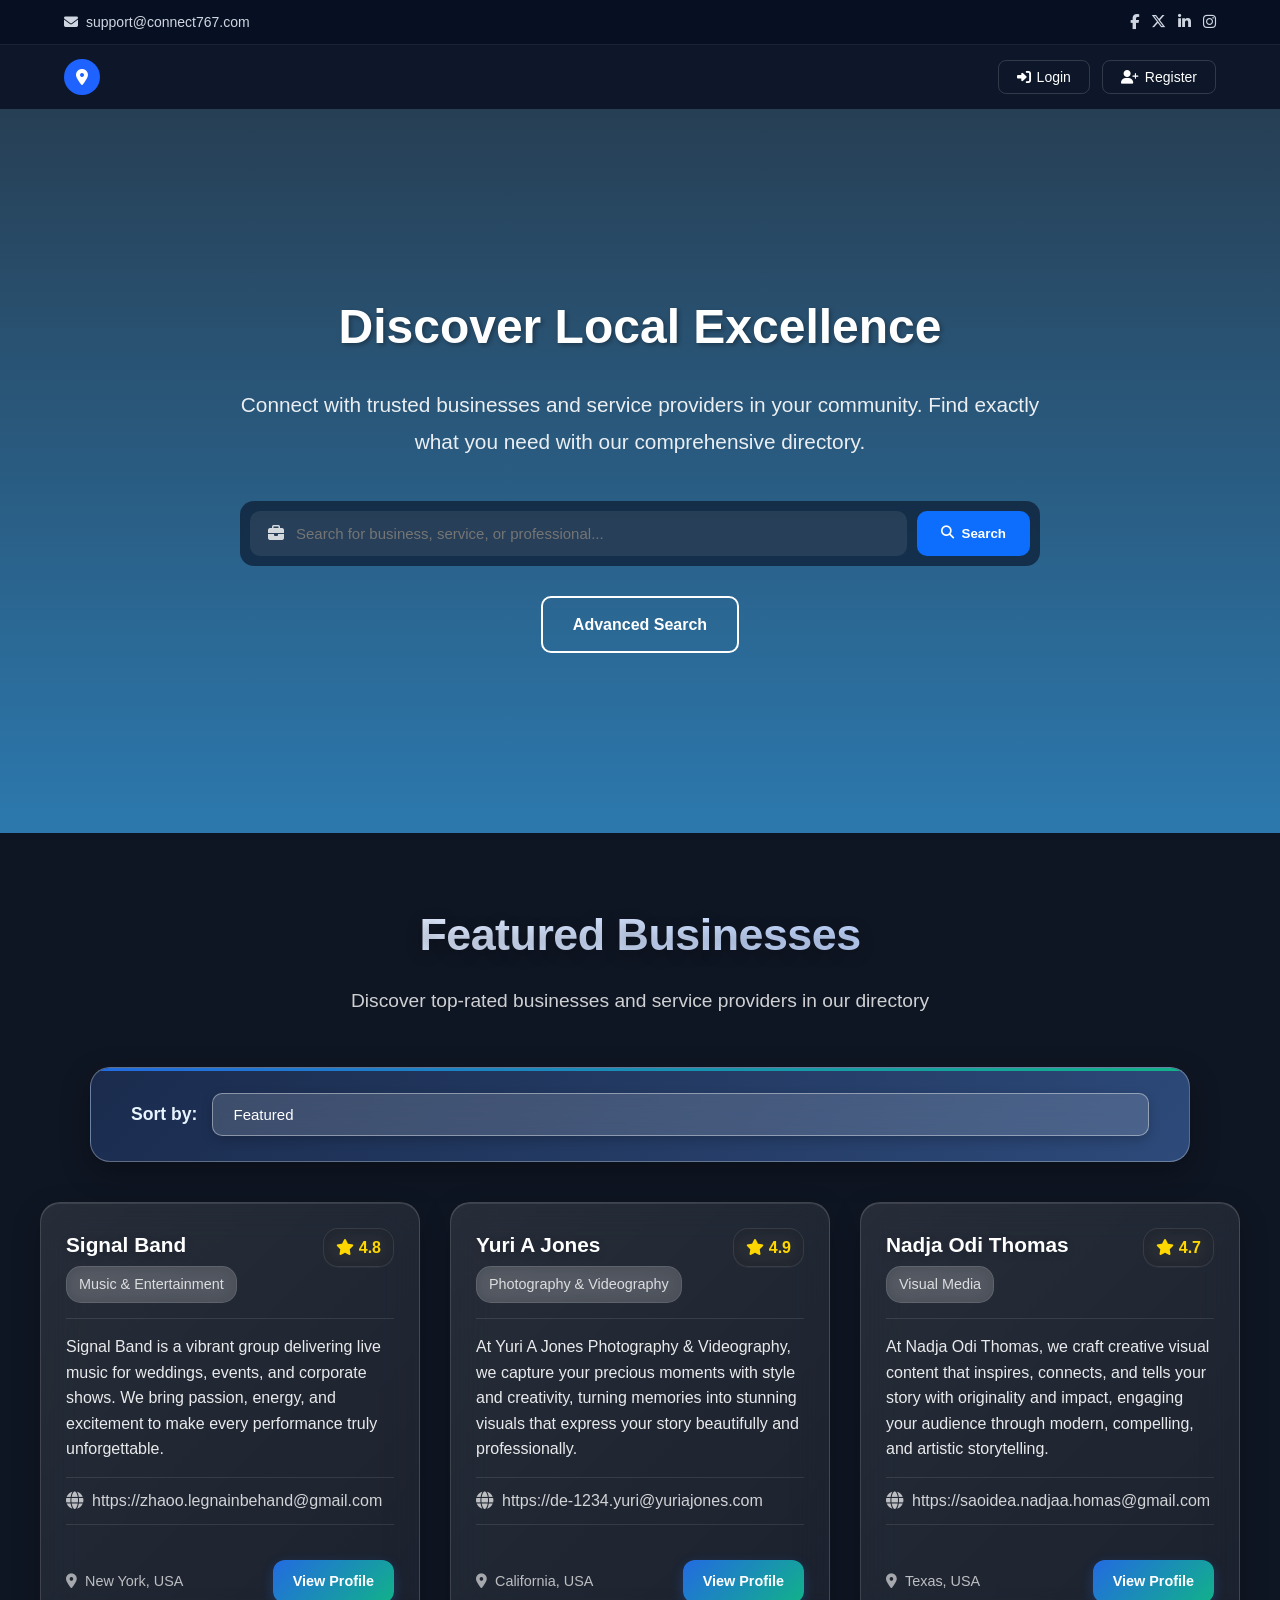
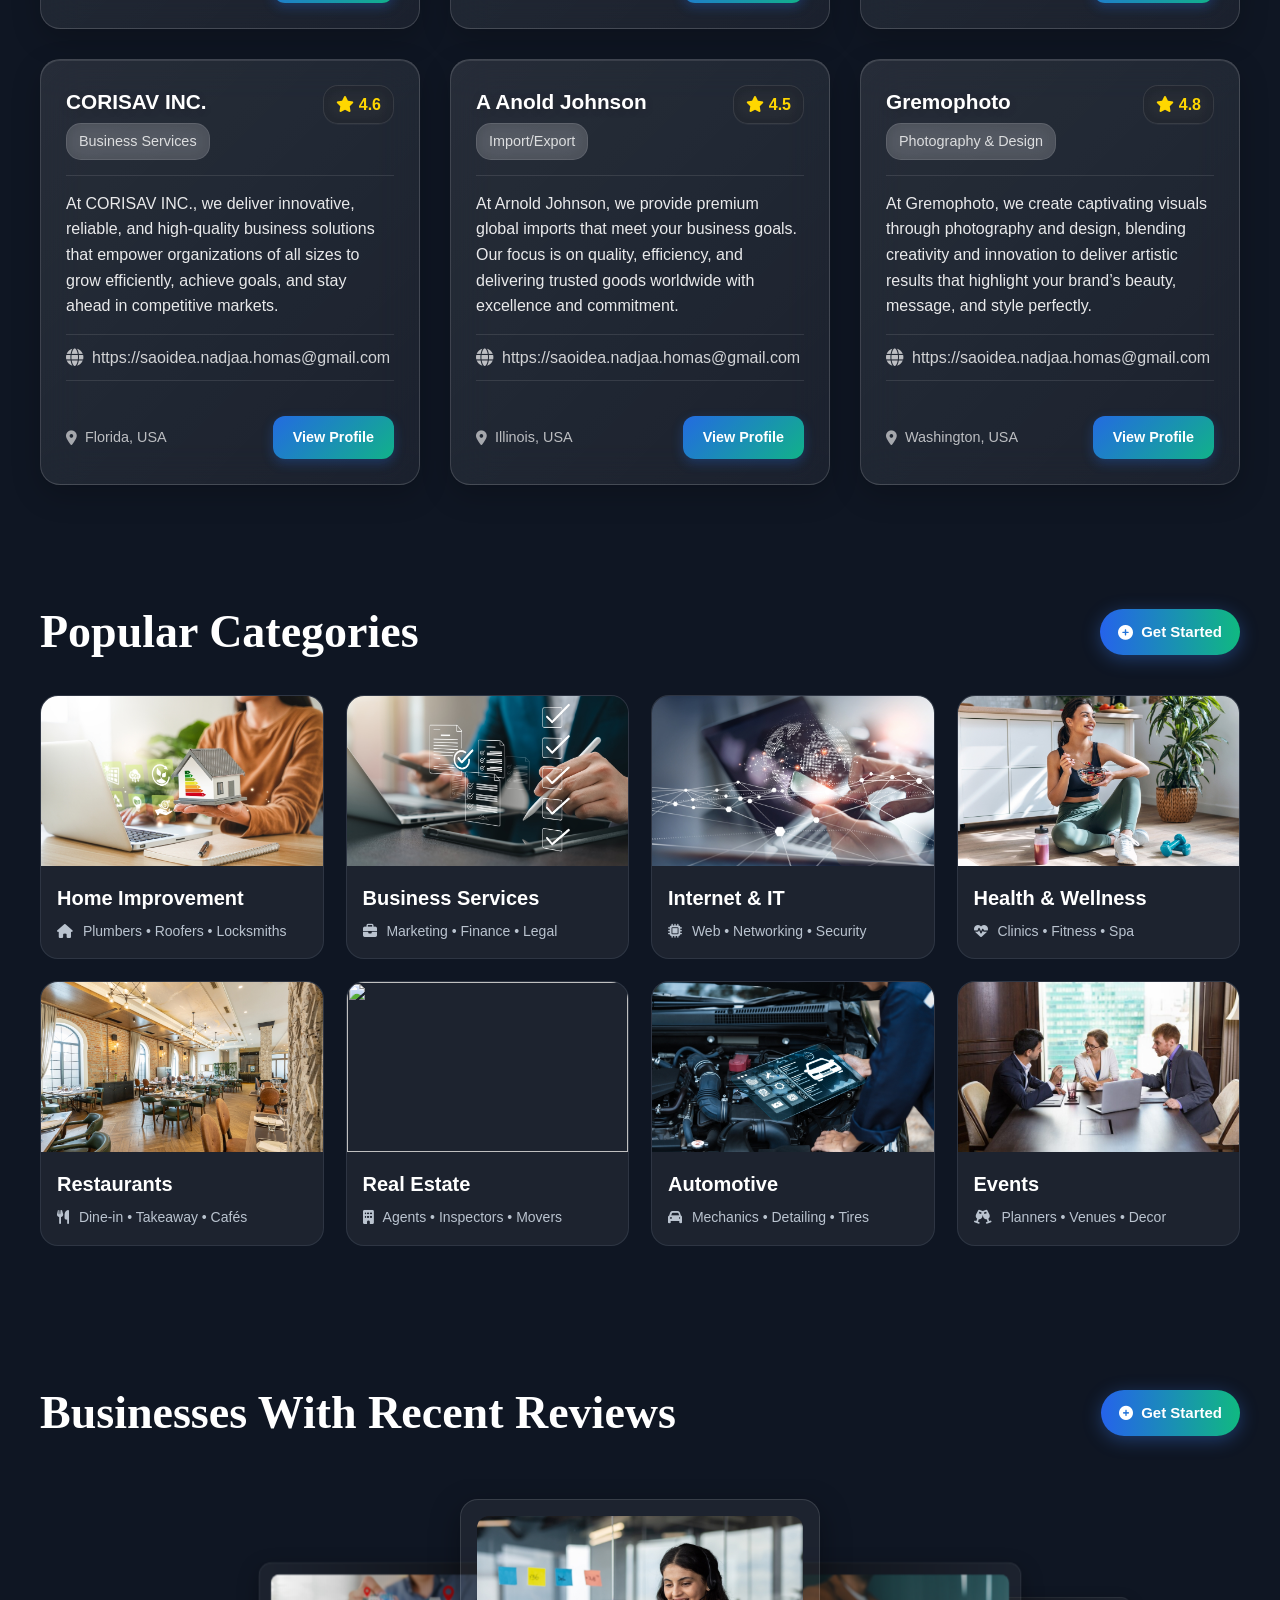
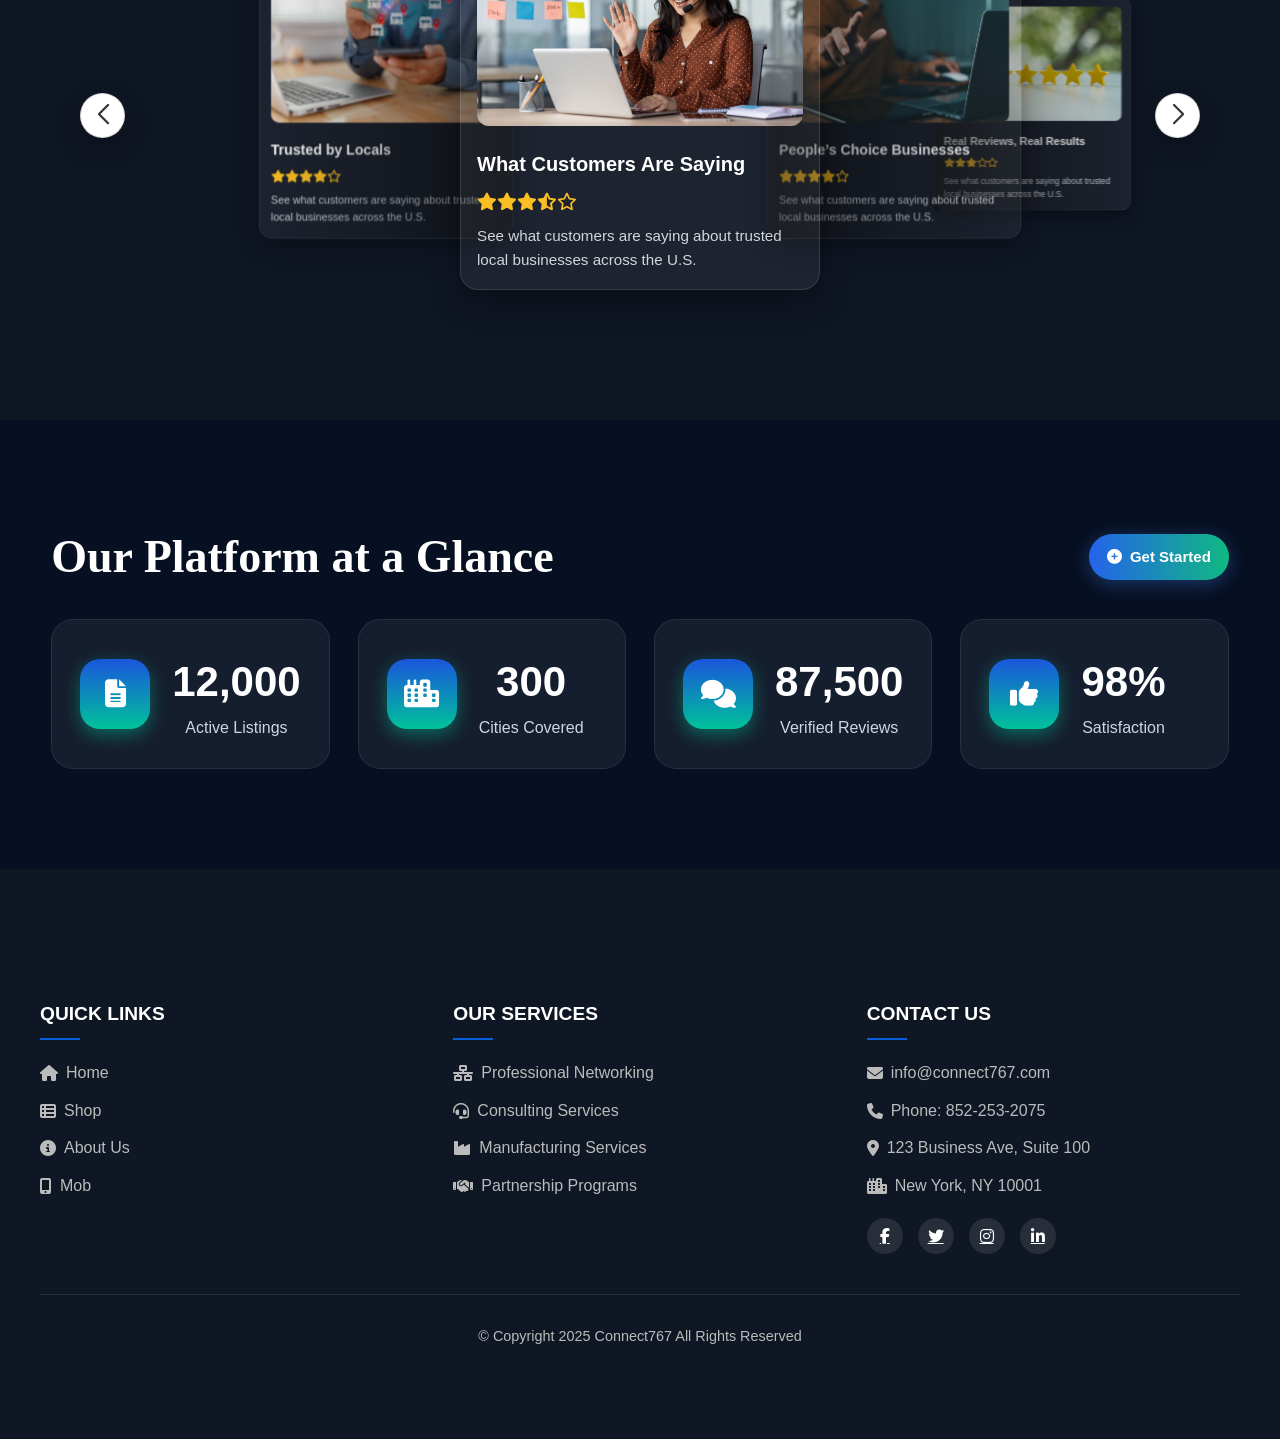
==== commit cd9f710c: "complete" ====
--- a/directory.html
+++ b/directory.html
@@ -6,12 +6,12 @@
     <meta name="viewport" content="width=device-width, initial-scale=1.0">
     <link rel="stylesheet" href="style2.css">
     <link rel="stylesheet" type="text/css" href="style1.css">
-     <link rel="stylesheet" type="text/css" href="style.css">
+    <link rel="stylesheet" type="text/css" href="style.css">
     <title>Connect Directory</title>
 
     <link rel="stylesheet" href="https://cdnjs.cloudflare.com/ajax/libs/font-awesome/6.4.0/css/all.min.css">
-     <link rel="stylesheet" href="https://cdnjs.cloudflare.com/ajax/libs/font-awesome/6.5.0/css/all.min.css">
-  <link rel="stylesheet" href="https://cdn.jsdelivr.net/npm/swiper@11/swiper-bundle.min.css" />
+    <link rel="stylesheet" href="https://cdnjs.cloudflare.com/ajax/libs/font-awesome/6.5.0/css/all.min.css">
+    <link rel="stylesheet" href="https://cdn.jsdelivr.net/npm/swiper@11/swiper-bundle.min.css" />
 
 </head>
 
@@ -112,7 +112,7 @@
                     <i class="fa-solid fa-user-plus"></i> Register
                 </button>
 
-                <button style="
+                <!-- <button style="
                 background:#1e63ff;
                 border:none;
                 color:white;
@@ -126,7 +126,7 @@
                 font-weight:500;
             ">
                     <i class="fa-solid fa-circle-plus"></i> Add Business
-                </button>
+                </button> -->
             </div>
         </div>
     </div>
@@ -135,36 +135,36 @@
 
 
 
-  <!-- Hero Section -->
-<section class="hero">
-    <div class="container">
-        <div class="hero-content">
-
-            <h1>Discover Local Excellence</h1>
-            <p>Connect with trusted businesses and service providers in your community. 
-               Find exactly what you need with our comprehensive directory.</p>
-
-            <!-- 🔍 SEARCH BAR -->
-            <form class="search-bar" onsubmit="event.preventDefault();">
-                <div class="search-field">
-                    <i class="fa-solid fa-briefcase"></i>
-                    <input type="text" placeholder="Search for business, service, or professional..." />
-                </div>
-                <button class="search-button" type="submit">
-                    <i class="fa-solid fa-magnifying-glass"></i> Search
-                </button>
-            </form>
-
-            <!-- Buttons Below Search -->
-            <div class="hero-btns">
-                <a href="#filters" class="btn btn-secondary" id="advancedSearchBtn">
-                    Advanced Search
-                </a>
-            </div>
-
-        </div>
-    </div>
-</section>
+    <!-- Hero Section -->
+    <section class="hero">
+        <div class="container">
+            <div class="hero-content">
+
+                <h1>Discover Local Excellence</h1>
+                <p>Connect with trusted businesses and service providers in your community.
+                    Find exactly what you need with our comprehensive directory.</p>
+
+                <!-- 🔍 SEARCH BAR -->
+                <form class="search-bar" onsubmit="event.preventDefault();">
+                    <div class="search-field">
+                        <i class="fa-solid fa-briefcase"></i>
+                        <input type="text" placeholder="Search for business, service, or professional..." />
+                    </div>
+                    <button class="search-button" type="submit">
+                        <i class="fa-solid fa-magnifying-glass"></i> Search
+                    </button>
+                </form>
+
+                <!-- Buttons Below Search -->
+                <div class="hero-btns">
+                    <a href="#filters" class="btn btn-secondary" id="advancedSearchBtn">
+                        Advanced Search
+                    </a>
+                </div>
+
+            </div>
+        </div>
+    </section>
 
 
 
@@ -673,158 +673,163 @@
 
 
 
-<section class="popular-categories">
-    <div class="pc-head">
-        <h2>Popular Categories</h2>
-        <a class="pc-btn" href="#"><i class="fa-solid fa-circle-plus"></i> Get Started</a>
-    </div>
-
-    <div class="pc-grid">
-
-        <!-- Card 1 -->
-        <a href="#" class="pc-card">
-            <img src="assets/images/fc36927830.jpg" class="pc-img">
-            <div class="pc-body">
-                <h3>Home Improvement</h3>
-                <p><i class="fa-solid fa-house"></i> Plumbers • Roofers • Locksmiths</p>
-            </div>
-        </a>
-
-        <!-- Card 2 -->
-        <a href="#" class="pc-card">
-            <img src="assets/images/84d91536d3.jpg" class="pc-img">
-            <div class="pc-body">
-                <h3>Business Services</h3>
-                <p><i class="fa-solid fa-briefcase"></i> Marketing • Finance • Legal</p>
-            </div>
-        </a>
-
-        <!-- Card 3 -->
-        <a href="#" class="pc-card">
-            <img src="assets/images/cf2bdd6c1e.jpg" class="pc-img">
-            <div class="pc-body">
-                <h3>Internet & IT</h3>
-                <p><i class="fa-solid fa-microchip"></i> Web • Networking • Security</p>
-            </div>
-        </a>
-
-        <!-- Card 4 -->
-        <a href="#" class="pc-card">
-            <img src="assets/images/400d0723c3.jpg" class="pc-img">
-            <div class="pc-body">
-                <h3>Health & Wellness</h3>
-                <p><i class="fa-solid fa-heart-pulse"></i> Clinics • Fitness • Spa</p>
-            </div>
-        </a>
-
-        <!-- Card 5 -->
-        <a href="#" class="pc-card">
-            <img src="assets/images/5e8e2289f6.jpg" class="pc-img">
-            <div class="pc-body">
-                <h3>Restaurants</h3>
-                <p><i class="fa-solid fa-utensils"></i> Dine-in • Takeaway • Cafés</p>
-            </div>
-        </a>
-
-        <!-- Card 6 -->
-        <a href="#" class="pc-card">
-            <img src="https://images.unsplash.com/photo-1501183638710-841dd1904471?q=80&w=1600&auto=format&fit=crop" class="pc-img">
-            <div class="pc-body">
-                <h3>Real Estate</h3>
-                <p><i class="fa-solid fa-building"></i> Agents • Inspectors • Movers</p>
-            </div>
-        </a>
-
-        <!-- Card 7 -->
-        <a href="#" class="pc-card">
-            <img src="assets/images/23304d94bd.jpg" class="pc-img">
-            <div class="pc-body">
-                <h3>Automotive</h3>
-                <p><i class="fa-solid fa-car"></i> Mechanics • Detailing • Tires</p>
-            </div>
-        </a>
-
-        <!-- Card 8 -->
-        <a href="#" class="pc-card">
-            <img src="assets/images/0297c4727e.jpg" class="pc-img">
-            <div class="pc-body">
-                <h3>Events</h3>
-                <p><i class="fa-solid fa-champagne-glasses"></i> Planners • Venues • Decor</p>
-            </div>
-        </a>
-
-    </div>
-</section>
-
-
- 
-
-
- <!-- Reviews Carousel -->
-  <section class="biz-section container">
-    <div class="section-head">
-      <h2>Businesses With Recent Reviews</h2>
-      <a class="proc-cta" href="#"><i class="fa-solid fa-circle-plus"></i> Get Started</a>
-    </div>
-    <div class="swiper bizSwiper">
-      <div class="swiper-wrapper">
-        <div class="swiper-slide biz-card">
-          <div class="biz-inner">
-            <div class="biz-logo"><img src="assets/images/0f93cb26ed.jpg" alt="Capital Glass" /></div>
-            <h3>Trusted by Locals</h3>
-            <div class="stars"><i class="fa-solid fa-star"></i><i class="fa-solid fa-star"></i><i
-                class="fa-solid fa-star"></i><i class="fa-solid fa-star"></i><i class="fa-regular fa-star"></i></div>
-            <p class="meta">See what customers are saying about trusted local businesses across the U.S.</span></p>
-          </div>
-        </div>
-        <div class="swiper-slide biz-card">
-          <div class="biz-inner">
-            <div class="biz-logo"><img src="assets/images/08b82a9dd6.jpg" alt="Ameridial Inc" /></div>
-            <h3>What Customers Are Saying</h3>
-            <div class="stars"><i class="fa-solid fa-star"></i><i class="fa-solid fa-star"></i><i
-                class="fa-solid fa-star"></i><i class="fa-solid fa-star-half-stroke"></i><i
-                class="fa-regular fa-star"></i></div>
-            <p class="meta">See what customers are saying about trusted local businesses across the U.S.</p>
-          </div>
-        </div>
-        <div class="swiper-slide biz-card">
-          <div class="biz-inner">
-            <div class="biz-logo"><img src="assets/images/081edbaaf3.jpg" alt="Roof Masters" /></div>
-            <h3>People’s Choice Businesses</h3>
-            <div class="stars"><i class="fa-solid fa-star"></i><i class="fa-solid fa-star"></i><i
-                class="fa-solid fa-star"></i><i class="fa-solid fa-star"></i><i class="fa-regular fa-star"></i></div>
-            <p class="meta">See what customers are saying about trusted local businesses across the U.S.</p>
-          </div>
-        </div>
-        <div class="swiper-slide biz-card">
-          <div class="biz-inner">
-            <div class="biz-logo"><img src="assets/images/3dfdfeb7ec.jpg" alt="SWFL Carpenters" /></div>
-            <h3>Real Reviews, Real Results</h3>
-            <div class="stars"><i class="fa-solid fa-star"></i><i class="fa-solid fa-star"></i><i
-                class="fa-solid fa-star"></i><i class="fa-regular fa-star"></i><i class="fa-regular fa-star"></i></div>
-            <p class="meta">See what customers are saying about trusted local businesses across the U.S.</p>
-          </div>
-        </div>
-      </div>
-      <div class="swiper-button-prev"></div>
-      <div class="swiper-button-next"></div>
-    </div>
-  </section>
-
-
-<!-- ===================== CONNECT STATS SECTION (INLINE GRADIENTS) ===================== -->
-<section id="cd-stats" style="padding:100px 0; background:#071022;">
-    <div style="width:92%; margin:auto; text-align:center;">
-
-       <div class="pc-head">
-        <h2>Our Platform at a Glance</h2>
-        <a class="pc-btn" href="#"><i class="fa-solid fa-circle-plus"></i> Get Started</a>
-    </div>
-
-        <div style="display:flex; gap:28px; justify-content:space-between;">
-
-            <!-- CARD 1 -->
-            <div style="
+    <section class="popular-categories">
+        <div class="pc-head">
+            <h2>Popular Categories</h2>
+            <a class="pc-btn" href="#"><i class="fa-solid fa-circle-plus"></i> Get Started</a>
+        </div>
+
+        <div class="pc-grid">
+
+            <!-- Card 1 -->
+            <a href="#" class="pc-card">
+                <img src="assets/images/fc36927830.jpg" class="pc-img">
+                <div class="pc-body">
+                    <h3>Home Improvement</h3>
+                    <p><i class="fa-solid fa-house"></i> Plumbers • Roofers • Locksmiths</p>
+                </div>
+            </a>
+
+            <!-- Card 2 -->
+            <a href="#" class="pc-card">
+                <img src="assets/images/84d91536d3.jpg" class="pc-img">
+                <div class="pc-body">
+                    <h3>Business Services</h3>
+                    <p><i class="fa-solid fa-briefcase"></i> Marketing • Finance • Legal</p>
+                </div>
+            </a>
+
+            <!-- Card 3 -->
+            <a href="#" class="pc-card">
+                <img src="assets/images/cf2bdd6c1e.jpg" class="pc-img">
+                <div class="pc-body">
+                    <h3>Internet & IT</h3>
+                    <p><i class="fa-solid fa-microchip"></i> Web • Networking • Security</p>
+                </div>
+            </a>
+
+            <!-- Card 4 -->
+            <a href="#" class="pc-card">
+                <img src="assets/images/400d0723c3.jpg" class="pc-img">
+                <div class="pc-body">
+                    <h3>Health & Wellness</h3>
+                    <p><i class="fa-solid fa-heart-pulse"></i> Clinics • Fitness • Spa</p>
+                </div>
+            </a>
+
+            <!-- Card 5 -->
+            <a href="#" class="pc-card">
+                <img src="assets/images/5e8e2289f6.jpg" class="pc-img">
+                <div class="pc-body">
+                    <h3>Restaurants</h3>
+                    <p><i class="fa-solid fa-utensils"></i> Dine-in • Takeaway • Cafés</p>
+                </div>
+            </a>
+
+            <!-- Card 6 -->
+            <a href="#" class="pc-card">
+                <img src="https://images.unsplash.com/photo-1501183638710-841dd1904471?q=80&w=1600&auto=format&fit=crop"
+                    class="pc-img">
+                <div class="pc-body">
+                    <h3>Real Estate</h3>
+                    <p><i class="fa-solid fa-building"></i> Agents • Inspectors • Movers</p>
+                </div>
+            </a>
+
+            <!-- Card 7 -->
+            <a href="#" class="pc-card">
+                <img src="assets/images/23304d94bd.jpg" class="pc-img">
+                <div class="pc-body">
+                    <h3>Automotive</h3>
+                    <p><i class="fa-solid fa-car"></i> Mechanics • Detailing • Tires</p>
+                </div>
+            </a>
+
+            <!-- Card 8 -->
+            <a href="#" class="pc-card">
+                <img src="assets/images/0297c4727e.jpg" class="pc-img">
+                <div class="pc-body">
+                    <h3>Events</h3>
+                    <p><i class="fa-solid fa-champagne-glasses"></i> Planners • Venues • Decor</p>
+                </div>
+            </a>
+
+        </div>
+    </section>
+
+
+
+
+
+    <!-- Reviews Carousel -->
+    <section class="biz-section container">
+        <div class="section-head">
+            <h2>Businesses With Recent Reviews</h2>
+            <a class="proc-cta" href="#"><i class="fa-solid fa-circle-plus"></i> Get Started</a>
+        </div>
+        <div class="swiper bizSwiper">
+            <div class="swiper-wrapper">
+                <div class="swiper-slide biz-card">
+                    <div class="biz-inner">
+                        <div class="biz-logo"><img src="assets/images/0f93cb26ed.jpg" alt="Capital Glass" /></div>
+                        <h3>Trusted by Locals</h3>
+                        <div class="stars"><i class="fa-solid fa-star"></i><i class="fa-solid fa-star"></i><i
+                                class="fa-solid fa-star"></i><i class="fa-solid fa-star"></i><i
+                                class="fa-regular fa-star"></i></div>
+                        <p class="meta">See what customers are saying about trusted local businesses across the
+                            U.S.</span></p>
+                    </div>
+                </div>
+                <div class="swiper-slide biz-card">
+                    <div class="biz-inner">
+                        <div class="biz-logo"><img src="assets/images/08b82a9dd6.jpg" alt="Ameridial Inc" /></div>
+                        <h3>What Customers Are Saying</h3>
+                        <div class="stars"><i class="fa-solid fa-star"></i><i class="fa-solid fa-star"></i><i
+                                class="fa-solid fa-star"></i><i class="fa-solid fa-star-half-stroke"></i><i
+                                class="fa-regular fa-star"></i></div>
+                        <p class="meta">See what customers are saying about trusted local businesses across the U.S.</p>
+                    </div>
+                </div>
+                <div class="swiper-slide biz-card">
+                    <div class="biz-inner">
+                        <div class="biz-logo"><img src="assets/images/081edbaaf3.jpg" alt="Roof Masters" /></div>
+                        <h3>People’s Choice Businesses</h3>
+                        <div class="stars"><i class="fa-solid fa-star"></i><i class="fa-solid fa-star"></i><i
+                                class="fa-solid fa-star"></i><i class="fa-solid fa-star"></i><i
+                                class="fa-regular fa-star"></i></div>
+                        <p class="meta">See what customers are saying about trusted local businesses across the U.S.</p>
+                    </div>
+                </div>
+                <div class="swiper-slide biz-card">
+                    <div class="biz-inner">
+                        <div class="biz-logo"><img src="assets/images/3dfdfeb7ec.jpg" alt="SWFL Carpenters" /></div>
+                        <h3>Real Reviews, Real Results</h3>
+                        <div class="stars"><i class="fa-solid fa-star"></i><i class="fa-solid fa-star"></i><i
+                                class="fa-solid fa-star"></i><i class="fa-regular fa-star"></i><i
+                                class="fa-regular fa-star"></i></div>
+                        <p class="meta">See what customers are saying about trusted local businesses across the U.S.</p>
+                    </div>
+                </div>
+            </div>
+            <div class="swiper-button-prev"></div>
+            <div class="swiper-button-next"></div>
+        </div>
+    </section>
+
+
+    <!-- ===================== CONNECT STATS SECTION (INLINE GRADIENTS) ===================== -->
+    <section id="cd-stats" style="padding:100px 0; background:#071022;">
+        <div style="width:92%; margin:auto; text-align:center;">
+
+            <div class="pc-head">
+                <h2>Our Platform at a Glance</h2>
+                <a class="pc-btn" href="#"><i class="fa-solid fa-circle-plus"></i> Get Started</a>
+            </div>
+
+            <div style="display:flex; gap:28px; justify-content:space-between;">
+
+                <!-- CARD 1 -->
+                <div style="
                 flex:1;
                 height:150px;
                 background:rgba(255,255,255,0.06);
@@ -836,26 +841,26 @@
                 gap:22px;
                 backdrop-filter:blur(14px);
             ">
-                <div style="
+                    <div style="
                     width:70px; height:70px;
                     border-radius:20px;
                     display:flex; align-items:center; justify-content:center;
                     background:linear-gradient(180deg, #1A56DB 0%, #00C29A 100%);
                     box-shadow:0 6px 18px rgba(0,194,154,0.45);
                 ">
-                    <i class="fa-solid fa-file-lines" style="color:#fff; font-size:28px;"></i>
-                </div>
-
-                <div>
-                    <h3 class="cd-count" data-target="48000" style="
+                        <i class="fa-solid fa-file-lines" style="color:#fff; font-size:28px;"></i>
+                    </div>
+
+                    <div>
+                        <h3 class="cd-count" data-target="48000" style="
                         font-size:42px; font-weight:800; color:white; margin:0;
                     ">0</h3>
-                    <p style="font-size:16px; color:#cfd6e1;">Active Listings</p>
-                </div>
-            </div>
-
-            <!-- CARD 2 -->
-            <div style="
+                        <p style="font-size:16px; color:#cfd6e1;">Active Listings</p>
+                    </div>
+                </div>
+
+                <!-- CARD 2 -->
+                <div style="
                 flex:1;
                 height:150px;
                 background:rgba(255,255,255,0.06);
@@ -867,26 +872,26 @@
                 gap:22px;
                 backdrop-filter:blur(14px);
             ">
-                <div style="
+                    <div style="
                     width:70px; height:70px;
                     border-radius:20px;
                     display:flex; align-items:center; justify-content:center;
                     background:linear-gradient(180deg, #1A56DB 0%, #00C29A 100%);
                     box-shadow:0 6px 18px rgba(0,194,154,0.45);
                 ">
-                    <i class="fa-solid fa-city" style="color:#fff; font-size:28px;"></i>
-                </div>
-
-                <div>
-                    <h3 class="cd-count" data-target="1200" style="
+                        <i class="fa-solid fa-city" style="color:#fff; font-size:28px;"></i>
+                    </div>
+
+                    <div>
+                        <h3 class="cd-count" data-target="1200" style="
                         font-size:42px; font-weight:800; color:white; margin:0;
                     ">0</h3>
-                    <p style="font-size:16px; color:#cfd6e1;">Cities Covered</p>
-                </div>
-            </div>
-
-            <!-- CARD 3 -->
-            <div style="
+                        <p style="font-size:16px; color:#cfd6e1;">Cities Covered</p>
+                    </div>
+                </div>
+
+                <!-- CARD 3 -->
+                <div style="
                 flex:1;
                 height:150px;
                 background:rgba(255,255,255,0.06);
@@ -898,26 +903,26 @@
                 gap:22px;
                 backdrop-filter:blur(14px);
             ">
-                <div style="
+                    <div style="
                     width:70px; height:70px;
                     border-radius:20px;
                     display:flex; align-items:center; justify-content:center;
                     background:linear-gradient(180deg, #1A56DB 0%, #00C29A 100%);
                     box-shadow:0 6px 18px rgba(0,194,154,0.45);
                 ">
-                    <i class="fa-solid fa-comments" style="color:#fff; font-size:28px;"></i>
-                </div>
-
-                <div>
-                    <h3 class="cd-count" data-target="350000" style="
+                        <i class="fa-solid fa-comments" style="color:#fff; font-size:28px;"></i>
+                    </div>
+
+                    <div>
+                        <h3 class="cd-count" data-target="350000" style="
                         font-size:42px; font-weight:800; color:white; margin:0;
                     ">0</h3>
-                    <p style="font-size:16px; color:#cfd6e1;">Verified Reviews</p>
-                </div>
-            </div>
-
-            <!-- CARD 4 -->
-            <div style="
+                        <p style="font-size:16px; color:#cfd6e1;">Verified Reviews</p>
+                    </div>
+                </div>
+
+                <!-- CARD 4 -->
+                <div style="
                 flex:1;
                 height:150px;
                 background:rgba(255,255,255,0.06);
@@ -929,65 +934,65 @@
                 gap:22px;
                 backdrop-filter:blur(14px);
             ">
-                <div style="
+                    <div style="
                     width:70px; height:70px;
                     border-radius:20px;
                     display:flex; align-items:center; justify-content:center;
                     background:linear-gradient(180deg, #1A56DB 0%, #00C29A 100%);
                     box-shadow:0 6px 18px rgba(0,194,154,0.45);
                 ">
-                    <i class="fa-solid fa-thumbs-up" style="color:#fff; font-size:28px;"></i>
-                </div>
-
-                <div>
-                    <h3 style="font-size:42px; font-weight:800; color:white; margin:0;">98%</h3>
-
-                    <p style="font-size:16px; color:#cfd6e1;">Satisfaction</p>
-                </div>
-            </div>
-
-        </div>
-
-    </div>
-</section>
-<!-- ===================== END CONNECT STATS SECTION ===================== -->
-
-
-
-<!-- ===================== COUNTER SCRIPT ===================== -->
-<script>
-document.addEventListener("DOMContentLoaded", () => {
-    const counters = document.querySelectorAll(".cd-count");
-    let done = false;
-
-    function runCount() {
-        counters.forEach(counter => {
-            let target = +counter.getAttribute("data-target");
-            let value = 0;
-            let speed = target / 60;
-
-            function update() {
-                if (value < target) {
-                    value += speed;
-                    counter.innerText = Math.floor(value).toLocaleString();
-                    requestAnimationFrame(update);
-                } else {
-                    counter.innerText = target.toLocaleString();
+                        <i class="fa-solid fa-thumbs-up" style="color:#fff; font-size:28px;"></i>
+                    </div>
+
+                    <div>
+                        <h3 style="font-size:42px; font-weight:800; color:white; margin:0;">98%</h3>
+
+                        <p style="font-size:16px; color:#cfd6e1;">Satisfaction</p>
+                    </div>
+                </div>
+
+            </div>
+
+        </div>
+    </section>
+    <!-- ===================== END CONNECT STATS SECTION ===================== -->
+
+
+
+    <!-- ===================== COUNTER SCRIPT ===================== -->
+    <script>
+        document.addEventListener("DOMContentLoaded", () => {
+            const counters = document.querySelectorAll(".cd-count");
+            let done = false;
+
+            function runCount() {
+                counters.forEach(counter => {
+                    let target = +counter.getAttribute("data-target");
+                    let value = 0;
+                    let speed = target / 60;
+
+                    function update() {
+                        if (value < target) {
+                            value += speed;
+                            counter.innerText = Math.floor(value).toLocaleString();
+                            requestAnimationFrame(update);
+                        } else {
+                            counter.innerText = target.toLocaleString();
+                        }
+                    }
+                    update();
+                });
+            }
+
+            window.addEventListener("scroll", () => {
+                const section = document.getElementById("cd-stats");
+                if (!done && section.getBoundingClientRect().top < window.innerHeight - 100) {
+                    runCount();
+                    done = true;
                 }
-            }
-            update();
+            });
         });
-    }
-
-    window.addEventListener("scroll", () => {
-        const section = document.getElementById("cd-stats");
-        if (!done && section.getBoundingClientRect().top < window.innerHeight - 100) {
-            runCount();
-            done = true;
-        }
-    });
-});
-</script>
+    </script>
 
 
 
@@ -1032,43 +1037,43 @@
                 </div>
             </div>
             <div class="footer-bottom">
-                <p>&copy; Copyright 2024 Connect767 All Rights Reserved</p>
+                <p>&copy; Copyright 2025 Connect767 All Rights Reserved</p>
             </div>
         </div>
     </footer>
 
 
-   
-  <script src="https://cdn.jsdelivr.net/npm/swiper@11/swiper-bundle.min.js"></script>
-
-
-  <script>
-const swiper = new Swiper(".bizSwiper", {
-    effect: "coverflow",
-    grabCursor: true,
-    centeredSlides: true,
-    slidesPerView: "auto",
-    loop: true,
-
-    coverflowEffect: {
-        rotate: 0,
-        stretch: 0,
-        depth: 200,
-        modifier: 2.5,
-        slideShadows: true,
-    },
-
-    autoplay: {
-        delay: 2500,
-        disableOnInteraction: false,
-    },
-
-    navigation: {
-        nextEl: ".swiper-button-next",
-        prevEl: ".swiper-button-prev",
-    },
-});
-</script>
+
+    <script src="https://cdn.jsdelivr.net/npm/swiper@11/swiper-bundle.min.js"></script>
+
+
+    <script>
+        const swiper = new Swiper(".bizSwiper", {
+            effect: "coverflow",
+            grabCursor: true,
+            centeredSlides: true,
+            slidesPerView: "auto",
+            loop: true,
+
+            coverflowEffect: {
+                rotate: 0,
+                stretch: 0,
+                depth: 200,
+                modifier: 2.5,
+                slideShadows: true,
+            },
+
+            autoplay: {
+                delay: 2500,
+                disableOnInteraction: false,
+            },
+
+            navigation: {
+                nextEl: ".swiper-button-next",
+                prevEl: ".swiper-button-prev",
+            },
+        });
+    </script>
 
 
     <script>
@@ -1202,24 +1207,24 @@
     </script>
     <script src="directory.js"></script>
 
-<script>
-document.addEventListener("DOMContentLoaded", function () {
-    const btn = document.getElementById("advancedSearchBtn");
-    const filters = document.querySelector(".filters-section");
-
-    btn.addEventListener("click", function (e) {
-        e.preventDefault();
-
-        // Slide toggle
-        filters.classList.toggle("active");
-
-        // Scroll when opening
-        if (filters.classList.contains("active")) {
-            filters.scrollIntoView({ behavior: "smooth", block: "start" });
-        }
-    });
-});
-</script>
+    <script>
+        document.addEventListener("DOMContentLoaded", function () {
+            const btn = document.getElementById("advancedSearchBtn");
+            const filters = document.querySelector(".filters-section");
+
+            btn.addEventListener("click", function (e) {
+                e.preventDefault();
+
+                // Slide toggle
+                filters.classList.toggle("active");
+
+                // Scroll when opening
+                if (filters.classList.contains("active")) {
+                    filters.scrollIntoView({ behavior: "smooth", block: "start" });
+                }
+            });
+        });
+    </script>
 
 
 
